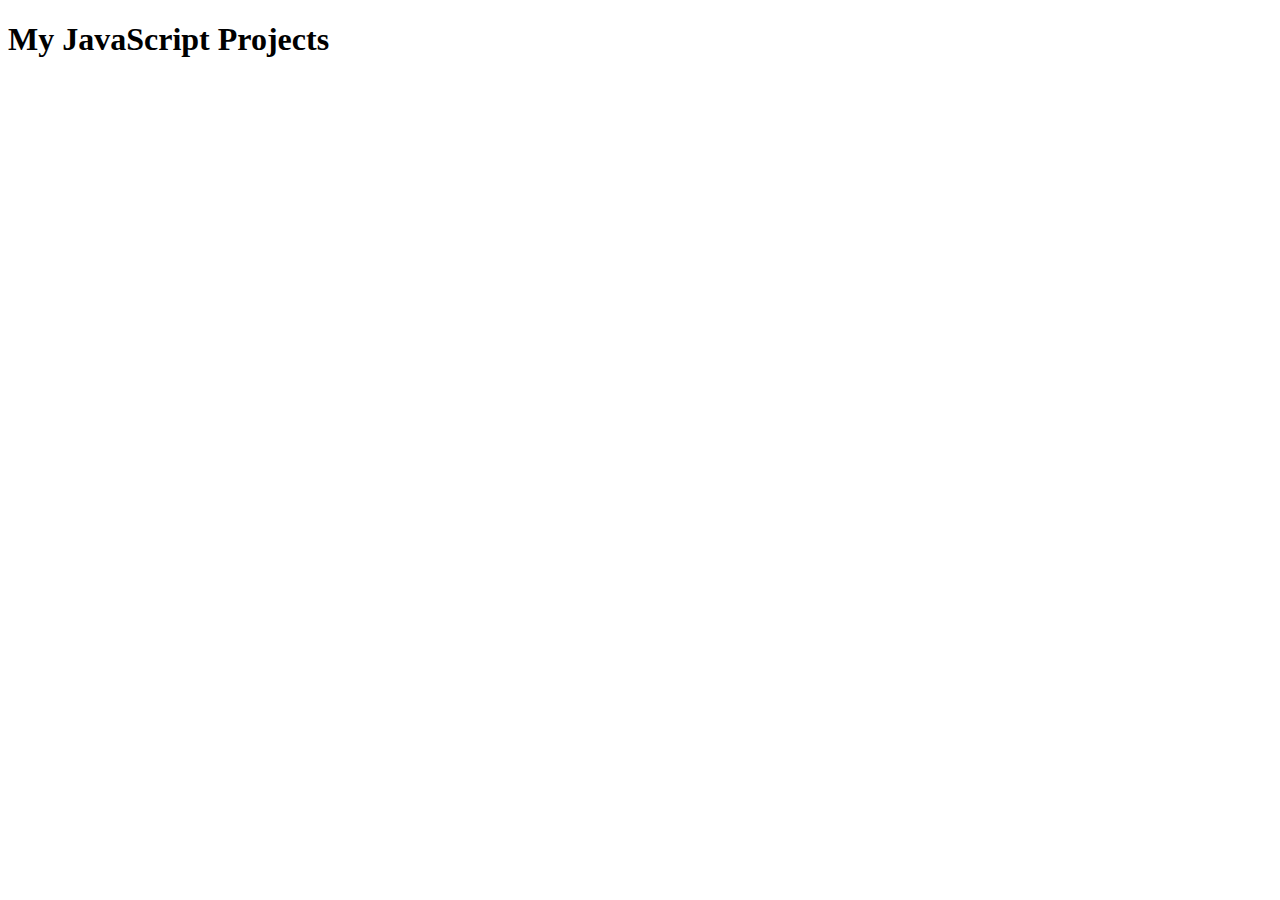
==== index.html @ bc0dfbb0 "Create index.html" ====
<!DOCTYPE html>
<html lang="en">
<head>
    <meta charset="UTF-8">
    <meta name="viewport" content="width=device-width, initial-scale=1.0">
    <title>JavaScript Projects</title>
</head>
<body>
    <h1>My JavaScript Projects</h1>
</body>
</html>
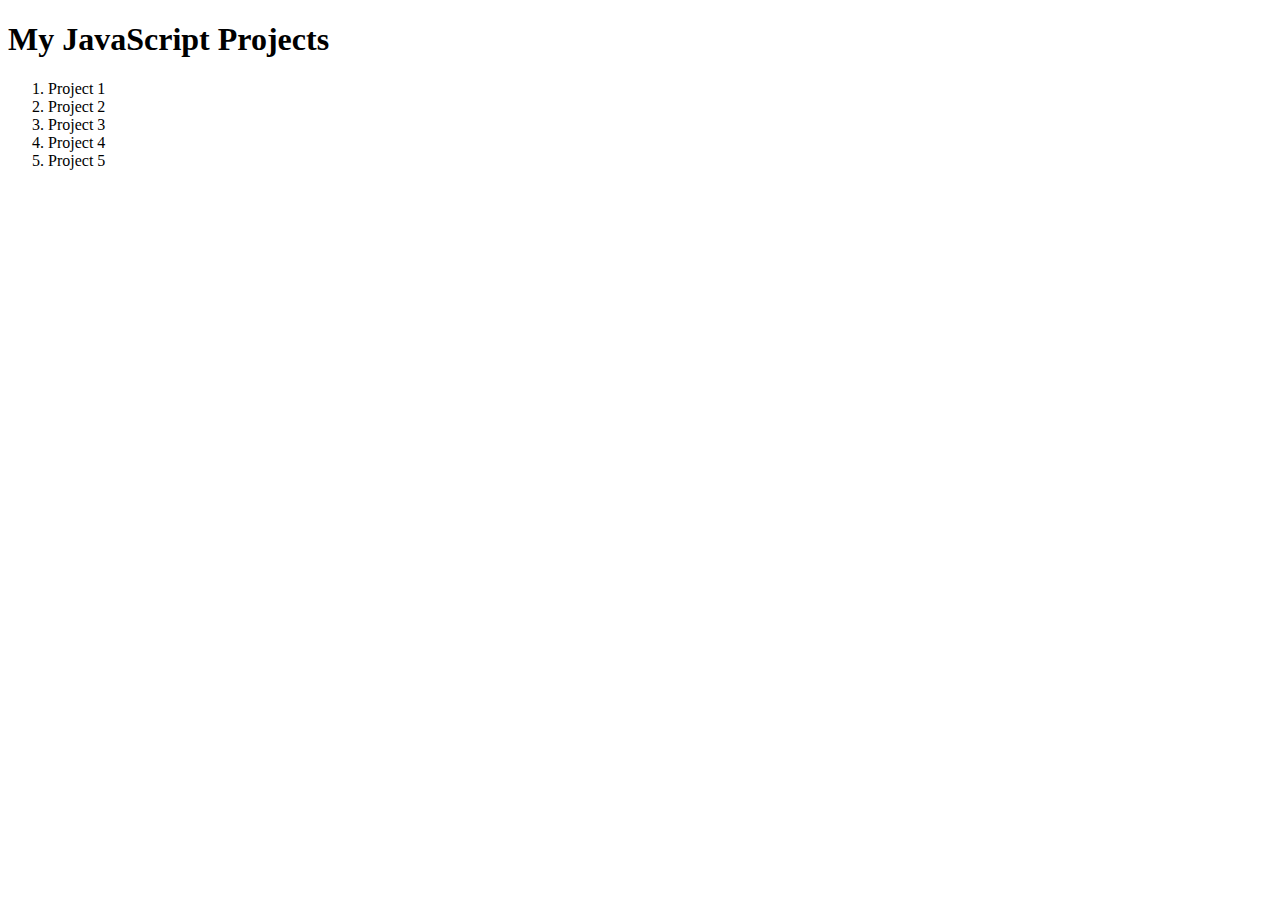
==== commit c01aee01: "Update index.html" ====
--- a/index.html
+++ b/index.html
@@ -7,5 +7,12 @@
 </head>
 <body>
     <h1>My JavaScript Projects</h1>
+    <ol>
+        <li>Project 1</li>
+        <li>Project 2</li>
+        <li>Project 3</li>
+        <li>Project 4</li>
+        <li>Project 5</li>
+    </ol>
 </body>
 </html>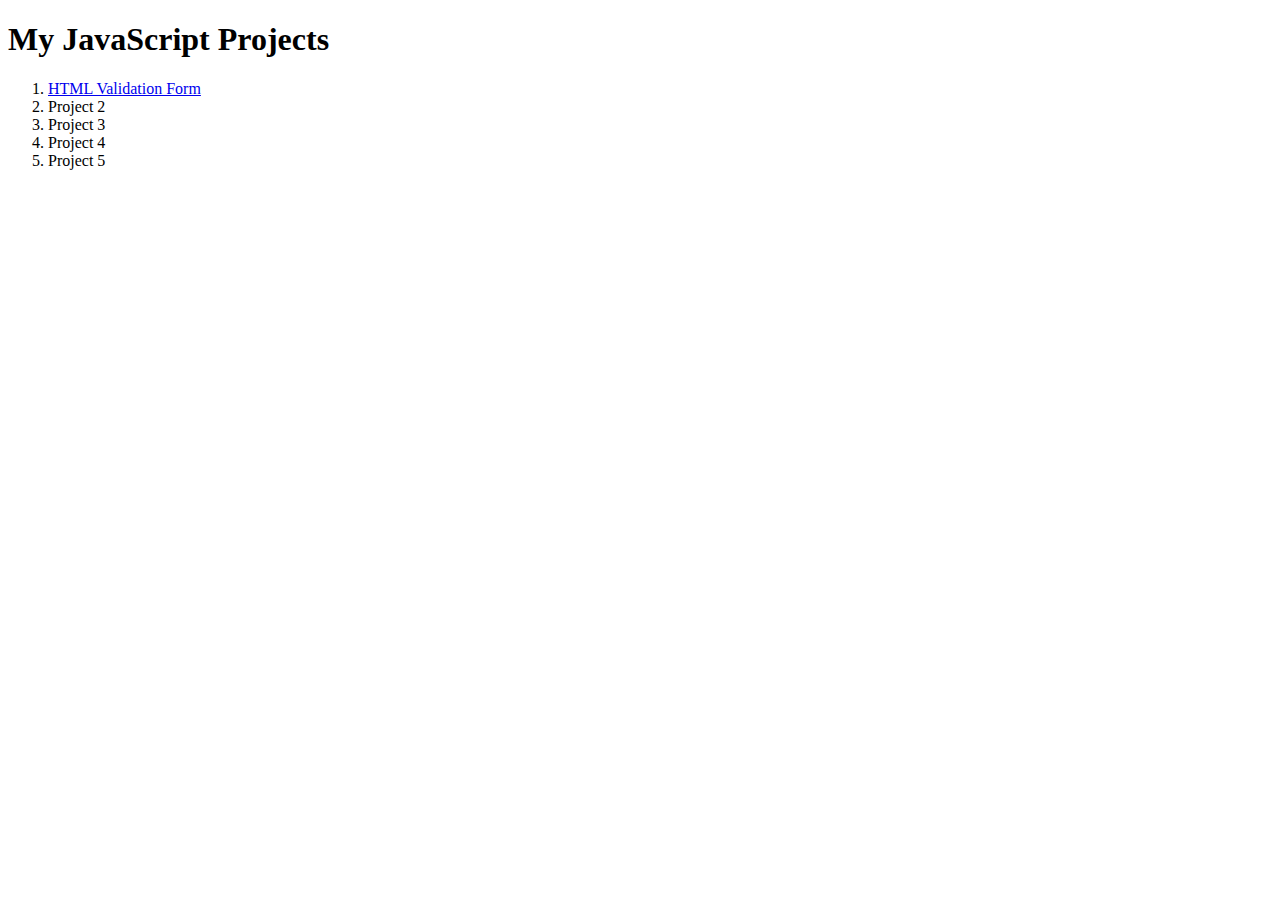
==== commit ffa1fd1d: "HTML for Project1" ====
--- a/index.html
+++ b/index.html
@@ -8,7 +8,7 @@
 <body>
     <h1>My JavaScript Projects</h1>
     <ol>
-        <li>Project 1</li>
+        <li><a href="/Project01/index.html">HTML Validation Form</a></li>
         <li>Project 2</li>
         <li>Project 3</li>
         <li>Project 4</li>
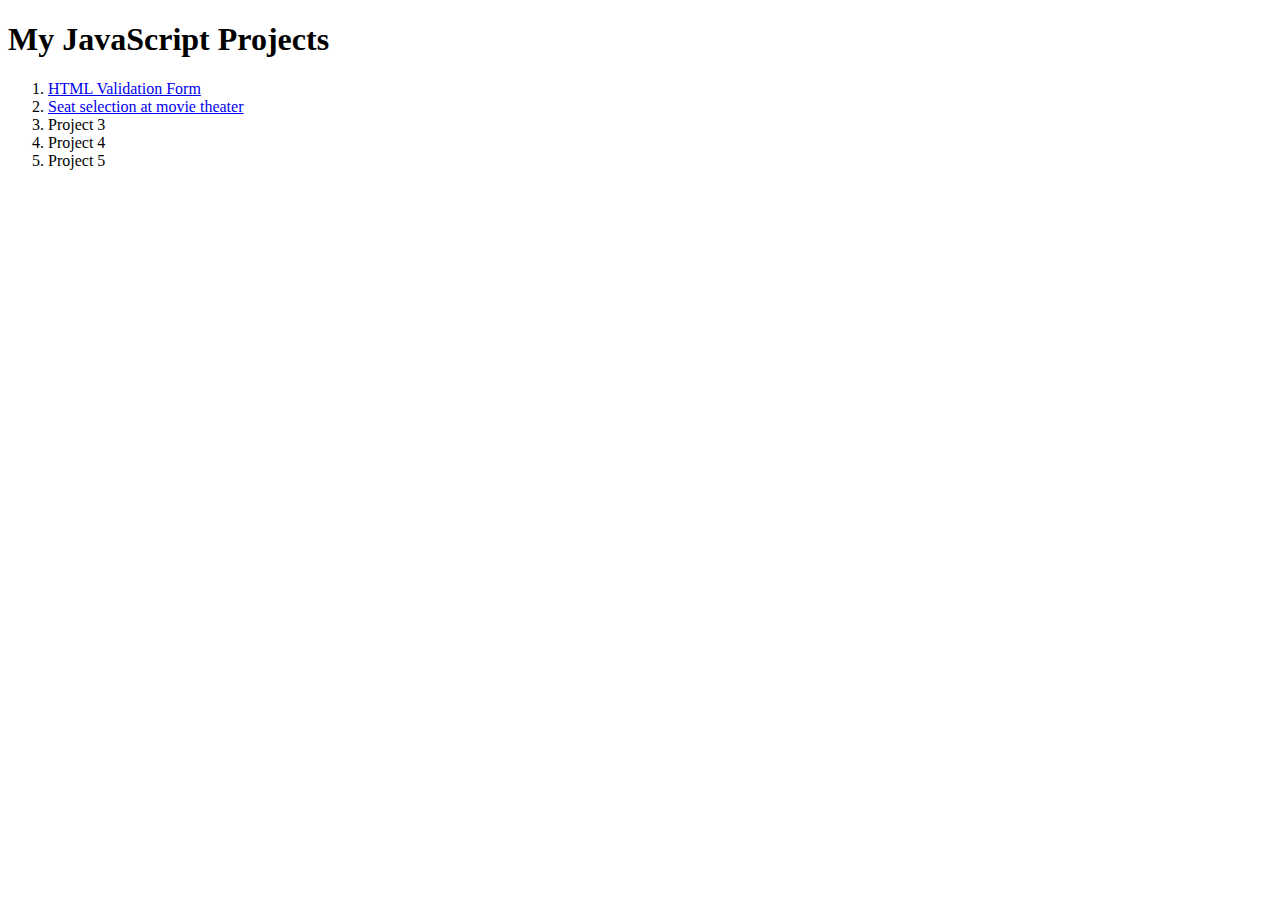
==== commit 7fadcd3b: "Created project02 initial files and HTML" ====
--- a/index.html
+++ b/index.html
@@ -9,7 +9,7 @@
     <h1>My JavaScript Projects</h1>
     <ol>
         <li><a href="/Project01/index.html">HTML Validation Form</a></li>
-        <li>Project 2</li>
+        <li><a href="/Project02/index.html">Seat selection at movie theater</a></li>
         <li>Project 3</li>
         <li>Project 4</li>
         <li>Project 5</li>
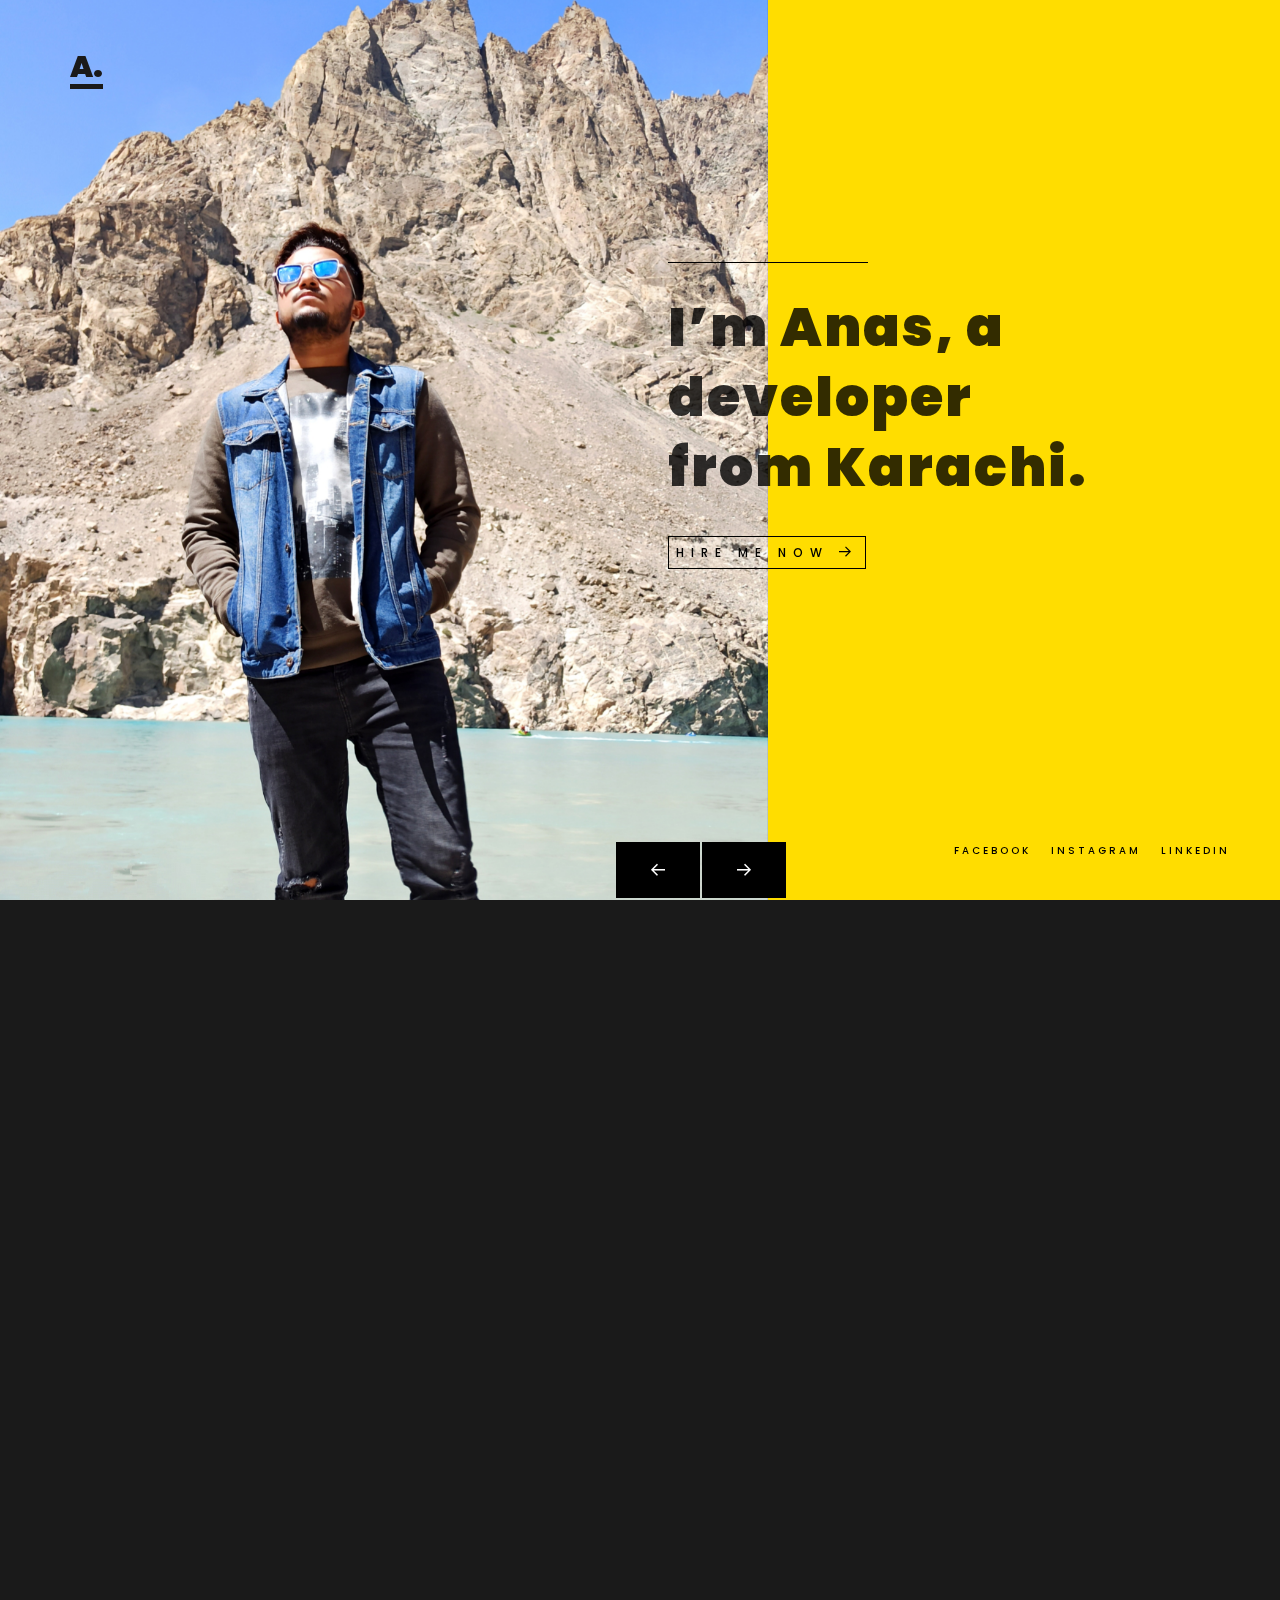
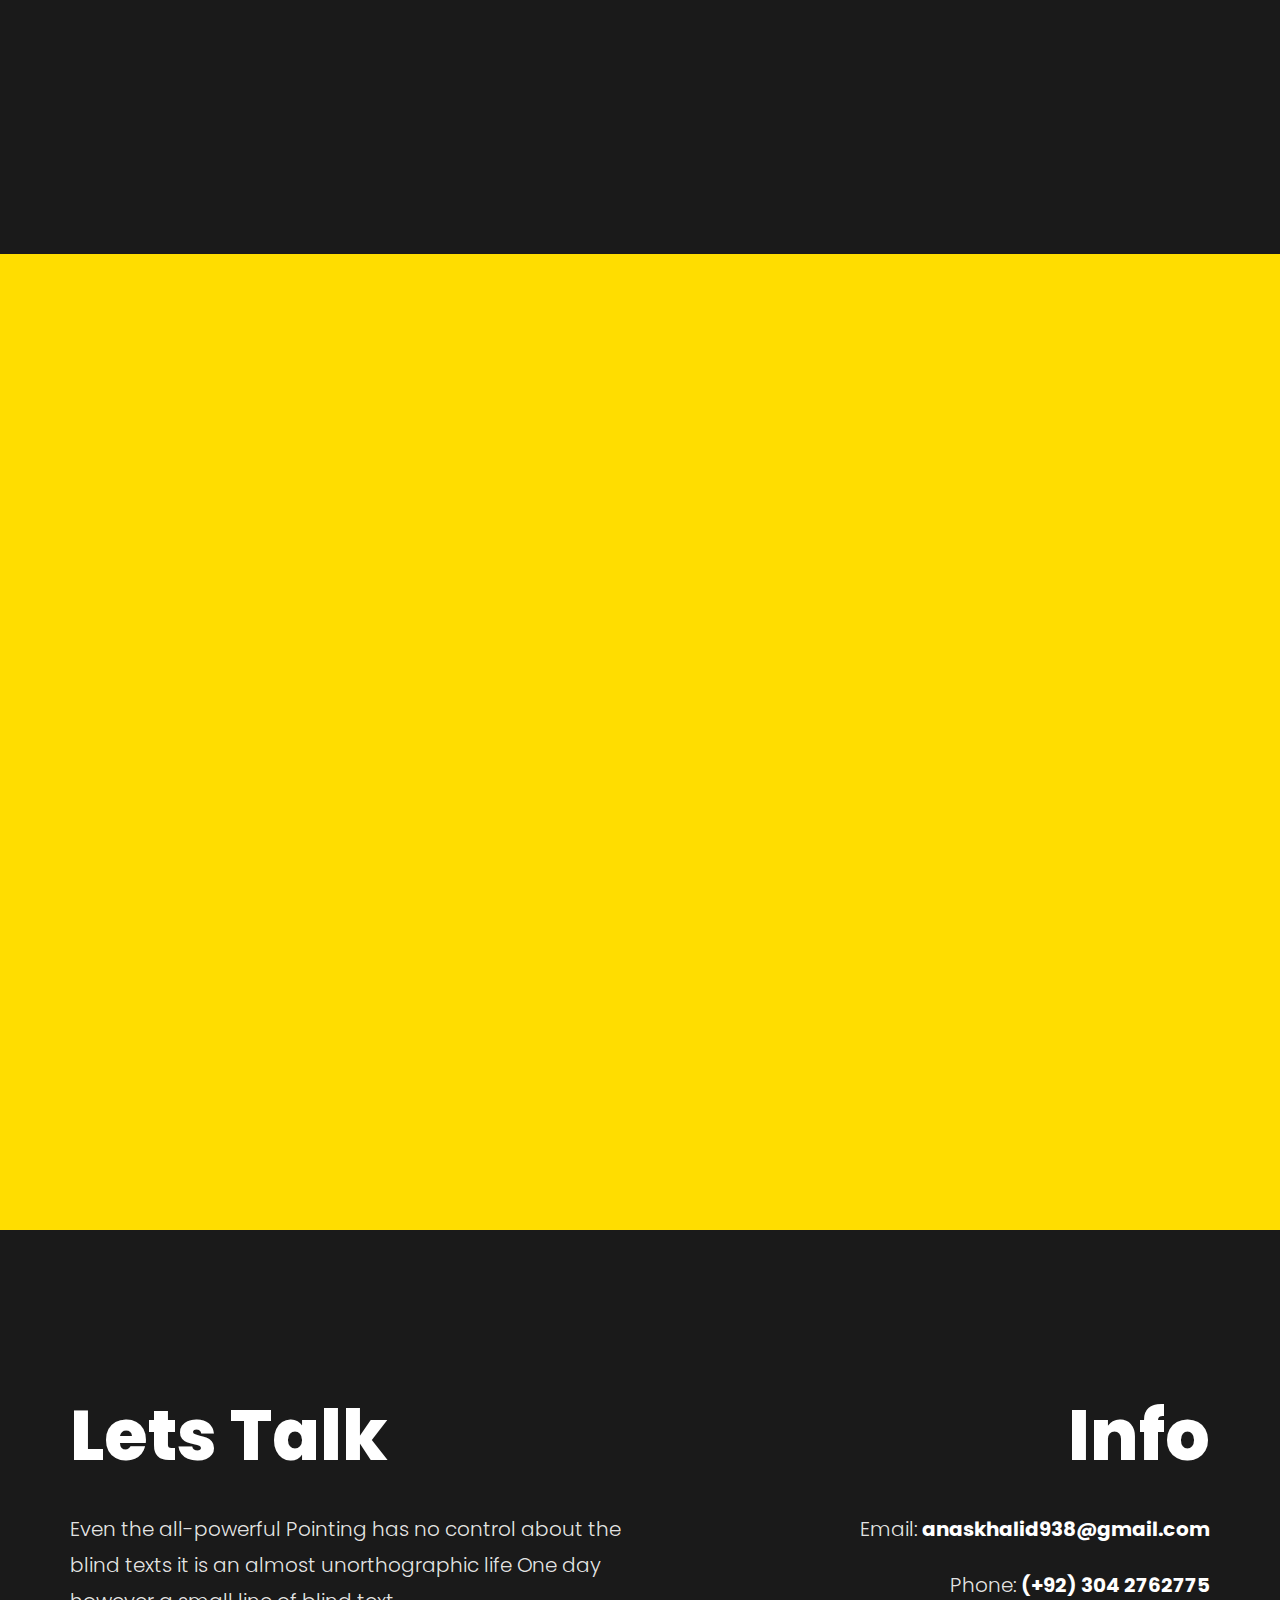
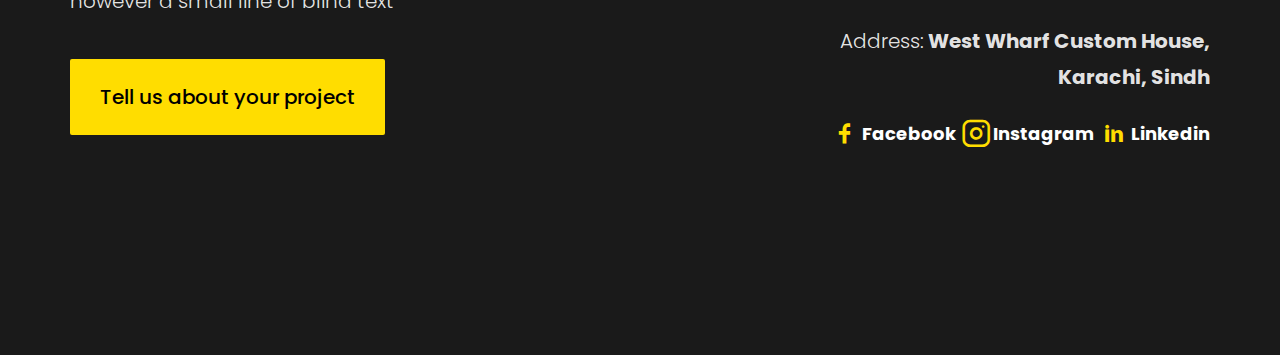
==== commit cddd0890: "Theme Updated for Portfolio website" ====
--- a/index.html
+++ b/index.html
@@ -1,18 +1,281 @@
-<!DOCTYPE html>
-<html lang="en">
-<head>
-    <meta charset="UTF-8">
-    <meta name="viewport" content="width=device-width, initial-scale=1.0">
-    <title>JavaScript Projects</title>
-</head>
-<body>
-    <h1>My JavaScript Projects</h1>
-    <ol>
-        <li><a href="/Project01/index.html">HTML Validation Form</a></li>
-        <li><a href="/Project02/index.html">Seat selection at movie theater</a></li>
-        <li>Project 3</li>
-        <li>Project 4</li>
-        <li>Project 5</li>
-    </ol>
-</body>
-</html>+<!DOCTYPE HTML>
+<html>
+	<head>
+	<meta charset="utf-8">
+	<meta http-equiv="X-UA-Compatible" content="IE=edge">
+	<title>A.</title>
+	<meta name="viewport" content="width=device-width, initial-scale=1">
+	<meta name="description" content="" />
+	<meta name="keywords" content="" />
+	<meta name="author" content="" />
+
+  <!-- Facebook and Twitter integration -->
+	<meta property="og:title" content=""/>
+	<meta property="og:image" content=""/>
+	<meta property="og:url" content=""/>
+	<meta property="og:site_name" content=""/>
+	<meta property="og:description" content=""/>
+	<meta name="twitter:title" content="" />
+	<meta name="twitter:image" content="" />
+	<meta name="twitter:url" content="" />
+	<meta name="twitter:card" content="" />
+
+	<!-- Place favicon.ico and apple-touch-icon.png in the root directory -->
+	<link rel="shortcut icon" href="favicon.ico">
+
+	<link href="https://fonts.googleapis.com/css?family=Poppins:300,400,500,600,700,800" rel="stylesheet">
+	
+	<!-- Animate.css -->
+	<link rel="stylesheet" href="css/animate.css">
+	<!-- Icomoon Icon Fonts-->
+	<link rel="stylesheet" href="css/icomoon.css">
+	<!-- Bootstrap  -->
+	<link rel="stylesheet" href="css/bootstrap.css">
+	<!-- Owl Carousel -->
+	<link rel="stylesheet" href="css/owl.carousel.min.css">
+	<link rel="stylesheet" href="css/owl.theme.default.min.css">
+	<!-- Magnific Popup -->
+	<link rel="stylesheet" href="css/magnific-popup.css">
+
+	<link rel="stylesheet" href="css/style.css">
+
+
+	<!-- Modernizr JS -->
+	<script src="js/modernizr-2.6.2.min.js"></script>
+	<!-- FOR IE9 below -->
+	<!--[if lt IE 9]>
+	<script src="js/respond.min.js"></script>
+	<![endif]-->
+
+	</head>
+	<body>
+<!--
+	<nav id="colorlib-main-nav" role="navigation">
+		<a href="#" class="js-colorlib-nav-toggle colorlib-nav-toggle active"><i></i></a>
+		<div class="js-fullheight colorlib-table">
+			<div class="colorlib-table-cell js-fullheight">
+				<div class="container">
+					<div class="row">
+						<div class="col-md-12 text-center">
+							<ul>
+								<li class="active"><a href="index.html"><span>Home</span></a></li>
+								<li><a href="about.html"><span>About</span></a></li>
+								<li><a href="services.html"><span>Services</span></a></li>
+								<li><a href="work.html"><span>Work</span></a></li>
+								<li><a href="blog.html"><span>Blog</span></a></li>
+								<li><a href="contact.html"><span>Contact</span></a></li>
+							</ul>
+						</div>
+					</div>
+				</div>
+			</div>
+		</div>
+	</nav>
+-->	
+	<div id="colorlib-page">
+		<header>
+			<div class="container">
+				<div class="row">
+					<div class="col-md-12">
+						<div class="colorlib-navbar-brand">
+							<a class="colorlib-logo" href="index.html">A.</a>
+						
+				</div>
+			</div>
+		</header>
+		<div id="colorlib-hero" class="js-fullheight">
+			<p class="social-media">
+				<a href="#">Facebook</a>
+				<a href="#">Instagram</a>
+				<a href="#">Linkedin</a>
+			</p>
+			<div class="owl-carousel">
+				<div class="item">
+					<div class="hero-flex js-fullheight">
+						<div class="col-three-forth">
+							<div class="hero-img js-fullheight" style="background-image: url(images/personal1.jpg);"></div>
+						</div>
+						<div class="col-one-forth js-fullheight">
+							<div class="display-t js-fullheight">
+								<div class="display-tc js-fullheight">
+									<div class="text-inner">
+										<div class="desc">
+											<h2>I’m Anas, a developer from Karachi.</h2>
+											<p><a href="work.html" class="btn-view">Hire me now <i class="icon-arrow-right3"></i></a></p>
+										</div>
+									</div>
+								</div>
+							</div>
+						</div>
+					</div>
+				</div>
+				<div class="item">
+					<div class="hero-flex js-fullheight">
+						<div class="col-three-forth">
+							<div class="hero-img js-fullheight" style="background-image: url(images/personal3.jpg);"></div>
+						</div>
+						<div class="col-one-forth js-fullheight">
+							<div class="display-t js-fullheight">
+								<div class="display-tc js-fullheight">
+									<div class="text-inner">
+										<div class="desc">
+											<h2>I'm a Cloud Native Web &amp; Mobile App Developer based in Karachi.</h2>
+											<p><a href="work.html" class="btn-view">Hire me now <i class="icon-arrow-right3"></i></a></p>
+										</div>
+									</div>
+								</div>
+							</div>
+						</div>
+					</div>
+				</div>
+			</div>
+		</div>
+		<div class="colorlib-services">
+			<div class="container">
+				<div class="row">
+					<div class="col-md-12 col-md-offset-0 text-center animate-box intro-heading1">
+						<span>What I Do</span>
+						<h2>Strategy, design and a bit of magic</h2>
+					</div>
+				</div>
+				<div class="row">
+					<div class="col-md-4 text-center animate-box">
+						<div class="services">
+							<span class="icon">
+								<i class="icon-magnifying-glass"></i>
+							</span>
+							<div class="desc">
+								<h3><a href="#">Explore</a></h3>
+								<h4>Design Sprints</h4>
+								<h4>Product Strategy</h4>
+								<h4>UX Strategy</h4>
+							</div>
+						</div>
+					</div>
+					<div class="col-md-4 text-center animate-box">
+						<div class="services">
+							<span class="icon">
+								<i class="icon-layers"></i>
+							</span>
+							<div class="desc">
+								<h3><a href="#">Create</a></h3>
+								<h4>Information</h4>
+								<h4>UX/UI Design</h4>
+								<h4>Branding</h4>
+							</div>
+						</div>
+					</div>
+					<div class="col-md-4 text-center animate-box">
+						<div class="services">
+							<span class="icon">
+								<i class="icon-lightbulb"></i>
+							</span>
+							<div class="desc">
+								<h3><a href="#">Learn</a></h3>
+								<h4>Prototyping</h4>
+								<h4>User Testing</h4>
+								<h4>UI Testing</h4>
+							</div>
+						</div>
+					</div>
+				</div>
+			</div>
+		</div>
+		
+		<div class="colorlib-case work-background">
+			<div class="container">
+				<div class="row">
+					<div class="col-md-12 col-md-offset-0 text-center animate-box intro-heading">
+						<span>Work</span>
+						<h2>Happy spending my time to this projects</h2>
+					</div>
+				</div>
+				<div class="work-wrap">
+					<div class="row animate-box">
+						<div class="owl-carousel1">
+							<div class="item">
+								<div class="col-md-6">
+									<div class="case-img" style="background-image: url(images/loginform.png);"></div>
+								</div>
+								<div class="col-md-6">
+									<div class="case-desc">
+										<p class="tag"><span>HTML, CSS & JS</span></p>
+										<h3><a href="/Project01/index.html">HTML Validation Form</a></h3>
+										<p>Even the all-powerful Pointing has no control about the blind texts it is an almost unorthographic life One day however a small</p>
+									</div>
+								</div>
+							</div>
+							<div class="item">
+								<div class="col-md-6">
+									<div class="case-img" style="background-image: url(images/movietheatre.jpg);"></div>
+								</div>
+									<div class="col-md-6">
+										<div class="case-desc">
+										<p class="tag"><span>HTML, CSS & JS</span></p>
+										<h3><a href="/Project02/index.html">Seat Selection At Movie Theatre</a></h3>
+										<p>Even the all-powerful Pointing has no control about the blind texts it is an almost unorthographic life One day however a small</p>
+									</div>
+								</div>
+							</div>
+							<div class="item">
+								<div class="col-md-6">
+									<div class="case-img" style="background-image: url(images/videoplayer.jpg);"></div>
+								</div>
+								<div class="col-md-6">
+									<div class="case-desc">
+										<p class="tag"><span>HTML, CSS & JS</span></p>
+										<h3><a href="/Project03/index.html">Video Player</a></h3>
+										<p>Even the all-powerful Pointing has no control about the blind texts it is an almost unorthographic life One day however a small</p>
+									</div>
+								</div>
+							</div>
+						</div>
+					</div>
+				</div>
+			</div>
+		</div>
+
+		<footer class="colorlib-footer">
+			<div class="container">
+				<div class="row row-padded-bottom">
+					<div class="col-md-6">
+						<h3>Lets Talk</h3>
+						<p>Even the all-powerful Pointing has no control about the blind texts it is an almost unorthographic life One day however a small line of blind text</p>
+						<p class="btn-footer"><a href="#">Tell us about your project</a></p>
+					</div>
+					<div class="col-md-6 info">
+						<h3>Info</h3>
+						<p>Email: <strong><a href="#">anaskhalid938@gmail.com</a></strong></p>
+						<p>Phone: <strong><a href="#">(+92) 304 2762775</a></strong></p>
+						<p>Address: <strong>West Wharf Custom House, <br> Karachi, Sindh</strong></p>
+						<p class="colorlib-social-icons">
+							<span><a href="#"><i class="icon-social-facebook"></i>Facebook</a></span>
+							<span><a href="#"><i class="icon icon-instagram"></i>Instagram</a></span>
+							<span><a href="#"><i class="icon-social-linkedin"></i>Linkedin</a></span>
+						</p>
+					</div>
+				</div>
+			</div>
+		</footer>
+	</div>
+
+	<!-- jQuery -->
+	<script src="js/jquery.min.js"></script>
+	<!-- jQuery Easing -->
+	<script src="js/jquery.easing.1.3.js"></script>
+	<!-- Bootstrap -->
+	<script src="js/bootstrap.min.js"></script>
+	<!-- Waypoints -->
+	<script src="js/jquery.waypoints.min.js"></script>
+	<!-- Owl Carousel -->
+	<script src="js/owl.carousel.min.js"></script>
+	<!-- Magnific Popup -->
+	<script src="js/jquery.magnific-popup.min.js"></script>
+	<script src="js/magnific-popup-options.js"></script>
+
+	<!-- Main JS (Do not remove) -->
+	<script src="js/main.js"></script>
+
+	</body>
+</html>
+
--- a/css/icomoon.css
+++ b/css/icomoon.css
@@ -0,0 +1,2939 @@
+@font-face {
+  font-family: 'icomoon';
+  src:  url('fonts/icomoon.eot?4ros5j');
+  src:  url('fonts/icomoon.eot?4ros5j#iefix') format('embedded-opentype'),
+    url('fonts/icomoon.ttf?4ros5j') format('truetype'),
+    url('fonts/icomoon.woff?4ros5j') format('woff'),
+    url('fonts/icomoon.svg?4ros5j#icomoon') format('svg');
+  font-weight: normal;
+  font-style: normal;
+}
+
+[class^="icon-"], [class*=" icon-"] {
+  /* use !important to prevent issues with browser extensions that change fonts */
+  font-family: 'icomoon' !important;
+  speak: none;
+  font-style: normal;
+  font-weight: normal;
+  font-variant: normal;
+  text-transform: none;
+  line-height: 1;
+
+  /* Better Font Rendering =========== */
+  -webkit-font-smoothing: antialiased;
+  -moz-osx-font-smoothing: grayscale;
+}
+
+.icon-add-outline:before {
+  content: "\eb3e";
+}
+.icon-add-solid:before {
+  content: "\eb3f";
+}
+.icon-adjust:before {
+  content: "\eb40";
+}
+.icon-airplane:before {
+  content: "\eb41";
+}
+.icon-album:before {
+  content: "\eb42";
+}
+.icon-align-center2:before {
+  content: "\eb43";
+}
+.icon-align-justified:before {
+  content: "\eb44";
+}
+.icon-align-left2:before {
+  content: "\eb45";
+}
+.icon-align-right2:before {
+  content: "\eb46";
+}
+.icon-anchor4:before {
+  content: "\eb47";
+}
+.icon-announcement:before {
+  content: "\eb48";
+}
+.icon-apparel:before {
+  content: "\eb49";
+}
+.icon-arrow-down3:before {
+  content: "\eb4a";
+}
+.icon-arrow-left3:before {
+  content: "\eb4b";
+}
+.icon-arrow-outline-down:before {
+  content: "\eb4c";
+}
+.icon-arrow-outline-left:before {
+  content: "\eb4d";
+}
+.icon-arrow-outline-right:before {
+  content: "\eb4e";
+}
+.icon-arrow-outline-up:before {
+  content: "\eb4f";
+}
+.icon-arrow-right3:before {
+  content: "\eb50";
+}
+.icon-arrow-thick-down:before {
+  content: "\eb51";
+}
+.icon-arrow-thick-left:before {
+  content: "\eb52";
+}
+.icon-arrow-thick-right:before {
+  content: "\eb53";
+}
+.icon-arrow-thick-up:before {
+  content: "\eb54";
+}
+.icon-arrow-thin-down:before {
+  content: "\eb55";
+}
+.icon-arrow-thin-left:before {
+  content: "\eb56";
+}
+.icon-arrow-thin-right:before {
+  content: "\eb57";
+}
+.icon-arrow-thin-up:before {
+  content: "\eb58";
+}
+.icon-arrow-up3:before {
+  content: "\eb59";
+}
+.icon-artist:before {
+  content: "\eb5a";
+}
+.icon-at-symbol:before {
+  content: "\eb5b";
+}
+.icon-attachment3:before {
+  content: "\eb5c";
+}
+.icon-backspace2:before {
+  content: "\eb5d";
+}
+.icon-backward:before {
+  content: "\eb5e";
+}
+.icon-backward-step:before {
+  content: "\eb5f";
+}
+.icon-badge:before {
+  content: "\eb60";
+}
+.icon-battery-full2:before {
+  content: "\eb61";
+}
+.icon-battery-half:before {
+  content: "\eb62";
+}
+.icon-battery-low2:before {
+  content: "\eb63";
+}
+.icon-beverage:before {
+  content: "\eb64";
+}
+.icon-block:before {
+  content: "\eb65";
+}
+.icon-bluetooth2:before {
+  content: "\eb66";
+}
+.icon-bolt:before {
+  content: "\eb67";
+}
+.icon-book-reference:before {
+  content: "\eb68";
+}
+.icon-bookmark3:before {
+  content: "\eb69";
+}
+.icon-bookmarkcopy2:before {
+  content: "\eb6a";
+}
+.icon-bookmarkcopy3:before {
+  content: "\eb6b";
+}
+.icon-bookmark-outline:before {
+  content: "\eb6c";
+}
+.icon-bookmark-outline-add:before {
+  content: "\eb6d";
+}
+.icon-border-all:before {
+  content: "\eb6e";
+}
+.icon-border-bottom:before {
+  content: "\eb6f";
+}
+.icon-border-horizontal:before {
+  content: "\eb70";
+}
+.icon-border-inner:before {
+  content: "\eb71";
+}
+.icon-border-left:before {
+  content: "\eb72";
+}
+.icon-border-none:before {
+  content: "\eb73";
+}
+.icon-border-outer:before {
+  content: "\eb74";
+}
+.icon-border-right:before {
+  content: "\eb75";
+}
+.icon-border-top:before {
+  content: "\eb76";
+}
+.icon-border-vertical:before {
+  content: "\eb77";
+}
+.icon-box2:before {
+  content: "\eb78";
+}
+.icon-brightness-down:before {
+  content: "\eb79";
+}
+.icon-brightness-up:before {
+  content: "\eb7a";
+}
+.icon-browser-window:before {
+  content: "\eb7b";
+}
+.icon-browser-window-new:before {
+  content: "\eb7c";
+}
+.icon-browser-window-open:before {
+  content: "\eb7d";
+}
+.icon-bug:before {
+  content: "\eb7e";
+}
+.icon-buoy:before {
+  content: "\eb7f";
+}
+.icon-calculator2:before {
+  content: "\eb80";
+}
+.icon-calendar3:before {
+  content: "\eb81";
+}
+.icon-camera4:before {
+  content: "\eb82";
+}
+.icon-chart:before {
+  content: "\eb83";
+}
+.icon-chart-bar2:before {
+  content: "\eb84";
+}
+.icon-chart-pie2:before {
+  content: "\eb85";
+}
+.icon-chat-bubble-dots:before {
+  content: "\eb86";
+}
+.icon-checkmark:before {
+  content: "\eb87";
+}
+.icon-checkmark-outline:before {
+  content: "\eb88";
+}
+.icon-cheveron-down:before {
+  content: "\eb89";
+}
+.icon-cheveron-left:before {
+  content: "\eb8a";
+}
+.icon-cheveron-outline-down:before {
+  content: "\eb8b";
+}
+.icon-cheveron-outline-left:before {
+  content: "\eb8c";
+}
+.icon-cheveron-outline-right:before {
+  content: "\eb8d";
+}
+.icon-cheveron-outline-up:before {
+  content: "\eb8e";
+}
+.icon-cheveron-right:before {
+  content: "\eb8f";
+}
+.icon-cheveron-up:before {
+  content: "\eb90";
+}
+.icon-clipboard4:before {
+  content: "\eb91";
+}
+.icon-close:before {
+  content: "\eb92";
+}
+.icon-close-outline:before {
+  content: "\eb93";
+}
+.icon-close-solid:before {
+  content: "\eb94";
+}
+.icon-cloud3:before {
+  content: "\eb95";
+}
+.icon-cloud-upload:before {
+  content: "\eb96";
+}
+.icon-code3:before {
+  content: "\eb97";
+}
+.icon-coffee2:before {
+  content: "\eb98";
+}
+.icon-cog2:before {
+  content: "\eb99";
+}
+.icon-color-palette:before {
+  content: "\eb9a";
+}
+.icon-compose:before {
+  content: "\eb9b";
+}
+.icon-computer-desktop:before {
+  content: "\eb9c";
+}
+.icon-computer-laptop:before {
+  content: "\eb9d";
+}
+.icon-conversation:before {
+  content: "\eb9e";
+}
+.icon-copy2:before {
+  content: "\eb9f";
+}
+.icon-credit-card3:before {
+  content: "\eba0";
+}
+.icon-currency-dollar:before {
+  content: "\eba1";
+}
+.icon-dashboard:before {
+  content: "\eba2";
+}
+.icon-date-add:before {
+  content: "\eba3";
+}
+.icon-dial-pad:before {
+  content: "\eba4";
+}
+.icon-directions2:before {
+  content: "\eba5";
+}
+.icon-document3:before {
+  content: "\eba6";
+}
+.icon-document-add2:before {
+  content: "\eba7";
+}
+.icon-dots-horizontal-double:before {
+  content: "\eba8";
+}
+.icon-dots-horizontal-triple:before {
+  content: "\eba9";
+}
+.icon-download4:before {
+  content: "\ebaa";
+}
+.icon-duplicate:before {
+  content: "\ebab";
+}
+.icon-edit-copy:before {
+  content: "\ebac";
+}
+.icon-edit-crop:before {
+  content: "\ebad";
+}
+.icon-edit-cut:before {
+  content: "\ebae";
+}
+.icon-edit-pencil:before {
+  content: "\ebaf";
+}
+.icon-education:before {
+  content: "\ebb0";
+}
+.icon-envelope2:before {
+  content: "\ebb1";
+}
+.icon-exclamation-outline:before {
+  content: "\ebb2";
+}
+.icon-exclamation-solid:before {
+  content: "\ebb3";
+}
+.icon-explore:before {
+  content: "\ebb4";
+}
+.icon-factory:before {
+  content: "\ebb5";
+}
+.icon-fast-forward2:before {
+  content: "\ebb6";
+}
+.icon-fast-rewind:before {
+  content: "\ebb7";
+}
+.icon-film3:before {
+  content: "\ebb8";
+}
+.icon-filter2:before {
+  content: "\ebb9";
+}
+.icon-flag4:before {
+  content: "\ebba";
+}
+.icon-flashlight:before {
+  content: "\ebbb";
+}
+.icon-folder3:before {
+  content: "\ebbc";
+}
+.icon-folder-outline:before {
+  content: "\ebbd";
+}
+.icon-folder-outline-add:before {
+  content: "\ebbe";
+}
+.icon-format-bold:before {
+  content: "\ebbf";
+}
+.icon-format-font-size:before {
+  content: "\ebc0";
+}
+.icon-format-italic:before {
+  content: "\ebc1";
+}
+.icon-format-text-size:before {
+  content: "\ebc2";
+}
+.icon-format-underline:before {
+  content: "\ebc3";
+}
+.icon-forward:before {
+  content: "\ebc4";
+}
+.icon-forward-step:before {
+  content: "\ebc5";
+}
+.icon-gift4:before {
+  content: "\ebc6";
+}
+.icon-globe4:before {
+  content: "\ebc7";
+}
+.icon-hand-stop:before {
+  content: "\ebc8";
+}
+.icon-hard-drive2:before {
+  content: "\ebc9";
+}
+.icon-headphones3:before {
+  content: "\ebca";
+}
+.icon-heart4:before {
+  content: "\ebcb";
+}
+.icon-home3:before {
+  content: "\ebcc";
+}
+.icon-hot:before {
+  content: "\ebcd";
+}
+.icon-hour-glass:before {
+  content: "\ebce";
+}
+.icon-inbox2:before {
+  content: "\ebcf";
+}
+.icon-inbox-check:before {
+  content: "\ebd0";
+}
+.icon-inbox-download:before {
+  content: "\ebd1";
+}
+.icon-inbox-full:before {
+  content: "\ebd2";
+}
+.icon-indent-decrease:before {
+  content: "\ebd3";
+}
+.icon-indent-increase:before {
+  content: "\ebd4";
+}
+.icon-information-outline:before {
+  content: "\ebd5";
+}
+.icon-information-solid:before {
+  content: "\ebd6";
+}
+.icon-key3:before {
+  content: "\ebd7";
+}
+.icon-keyboard:before {
+  content: "\ebd8";
+}
+.icon-layers3:before {
+  content: "\ebd9";
+}
+.icon-library:before {
+  content: "\ebda";
+}
+.icon-light-bulb:before {
+  content: "\ebdb";
+}
+.icon-link3:before {
+  content: "\ebdc";
+}
+.icon-list2:before {
+  content: "\ebdd";
+}
+.icon-list-add:before {
+  content: "\ebde";
+}
+.icon-list-bullet:before {
+  content: "\ebdf";
+}
+.icon-load-balancer:before {
+  content: "\ebe0";
+}
+.icon-location2:before {
+  content: "\ebe1";
+}
+.icon-location-current:before {
+  content: "\ebe2";
+}
+.icon-location-food:before {
+  content: "\ebe3";
+}
+.icon-location-gas-station:before {
+  content: "\ebe4";
+}
+.icon-location-hotel:before {
+  content: "\ebe5";
+}
+.icon-location-marina:before {
+  content: "\ebe6";
+}
+.icon-location-park:before {
+  content: "\ebe7";
+}
+.icon-location-restroom:before {
+  content: "\ebe8";
+}
+.icon-location-shopping:before {
+  content: "\ebe9";
+}
+.icon-lock-closed2:before {
+  content: "\ebea";
+}
+.icon-lock-open2:before {
+  content: "\ebeb";
+}
+.icon-map4:before {
+  content: "\ebec";
+}
+.icon-menu2:before {
+  content: "\ebed";
+}
+.icon-mic3:before {
+  content: "\ebee";
+}
+.icon-minus-outline2:before {
+  content: "\ebef";
+}
+.icon-minus-solid:before {
+  content: "\ebf0";
+}
+.icon-mobile-devices:before {
+  content: "\ebf1";
+}
+.icon-mood-happy-outline:before {
+  content: "\ebf2";
+}
+.icon-mood-happy-solid:before {
+  content: "\ebf3";
+}
+.icon-mood-neutral-outline:before {
+  content: "\ebf4";
+}
+.icon-mood-neutral-solid:before {
+  content: "\ebf5";
+}
+.icon-mood-sad-outline:before {
+  content: "\ebf6";
+}
+.icon-mood-sad-solid:before {
+  content: "\ebf7";
+}
+.icon-mouse:before {
+  content: "\ebf8";
+}
+.icon-music-album:before {
+  content: "\ebf9";
+}
+.icon-music-artist:before {
+  content: "\ebfa";
+}
+.icon-music-notes:before {
+  content: "\ebfb";
+}
+.icon-music-playlist:before {
+  content: "\ebfc";
+}
+.icon-navigation-more:before {
+  content: "\ebfd";
+}
+.icon-network:before {
+  content: "\ebfe";
+}
+.icon-news-paper:before {
+  content: "\ebff";
+}
+.icon-notification:before {
+  content: "\ec00";
+}
+.icon-notifications:before {
+  content: "\ec01";
+}
+.icon-notifications-outline:before {
+  content: "\ec02";
+}
+.icon-paste:before {
+  content: "\ec03";
+}
+.icon-pause2:before {
+  content: "\ec04";
+}
+.icon-pause-outline:before {
+  content: "\ec05";
+}
+.icon-pause-solid:before {
+  content: "\ec06";
+}
+.icon-pen-tool:before {
+  content: "\ec07";
+}
+.icon-phone4:before {
+  content: "\ec08";
+}
+.icon-photo:before {
+  content: "\ec09";
+}
+.icon-php-elephant:before {
+  content: "\ec0a";
+}
+.icon-pin2:before {
+  content: "\ec0b";
+}
+.icon-play2:before {
+  content: "\ec0c";
+}
+.icon-play-outline:before {
+  content: "\ec0d";
+}
+.icon-playlist:before {
+  content: "\ec0e";
+}
+.icon-plugin:before {
+  content: "\ec0f";
+}
+.icon-portfolio:before {
+  content: "\ec10";
+}
+.icon-printer4:before {
+  content: "\ec11";
+}
+.icon-pylon:before {
+  content: "\ec12";
+}
+.icon-question:before {
+  content: "\ec13";
+}
+.icon-queue:before {
+  content: "\ec14";
+}
+.icon-radar2:before {
+  content: "\ec15";
+}
+.icon-radarcopy2:before {
+  content: "\ec16";
+}
+.icon-radio2:before {
+  content: "\ec17";
+}
+.icon-refresh3:before {
+  content: "\ec18";
+}
+.icon-reload:before {
+  content: "\ec19";
+}
+.icon-reply:before {
+  content: "\ec1a";
+}
+.icon-reply-all:before {
+  content: "\ec1b";
+}
+.icon-repost:before {
+  content: "\ec1c";
+}
+.icon-save-disk:before {
+  content: "\ec1d";
+}
+.icon-screen-full:before {
+  content: "\ec1e";
+}
+.icon-search3:before {
+  content: "\ec1f";
+}
+.icon-send2:before {
+  content: "\ec20";
+}
+.icon-servers:before {
+  content: "\ec21";
+}
+.icon-share2:before {
+  content: "\ec22";
+}
+.icon-share-01:before {
+  content: "\ec23";
+}
+.icon-share-alt:before {
+  content: "\ec24";
+}
+.icon-shield3:before {
+  content: "\ec25";
+}
+.icon-shopping-cart3:before {
+  content: "\ec26";
+}
+.icon-show-sidebar:before {
+  content: "\ec27";
+}
+.icon-shuffle2:before {
+  content: "\ec28";
+}
+.icon-stand-by:before {
+  content: "\ec29";
+}
+.icon-star-full:before {
+  content: "\ec2a";
+}
+.icon-station:before {
+  content: "\ec2b";
+}
+.icon-step-backward:before {
+  content: "\ec2c";
+}
+.icon-step-forward:before {
+  content: "\ec2d";
+}
+.icon-stethoscope:before {
+  content: "\ec2e";
+}
+.icon-store-front:before {
+  content: "\ec2f";
+}
+.icon-stroke-width:before {
+  content: "\ec30";
+}
+.icon-subdirectory-left:before {
+  content: "\ec31";
+}
+.icon-subdirectory-right:before {
+  content: "\ec32";
+}
+.icon-swap:before {
+  content: "\ec33";
+}
+.icon-tablet3:before {
+  content: "\ec34";
+}
+.icon-tag3:before {
+  content: "\ec35";
+}
+.icon-target3:before {
+  content: "\ec36";
+}
+.icon-text-box:before {
+  content: "\ec37";
+}
+.icon-text-decoration:before {
+  content: "\ec38";
+}
+.icon-thermometer3:before {
+  content: "\ec39";
+}
+.icon-thumbs-down3:before {
+  content: "\ec3a";
+}
+.icon-thumbs-up3:before {
+  content: "\ec3b";
+}
+.icon-ticket2:before {
+  content: "\ec3c";
+}
+.icon-time2:before {
+  content: "\ec3d";
+}
+.icon-timer:before {
+  content: "\ec3e";
+}
+.icon-toolscopy:before {
+  content: "\ec3f";
+}
+.icon-translate:before {
+  content: "\ec40";
+}
+.icon-trash3:before {
+  content: "\ec41";
+}
+.icon-travel:before {
+  content: "\ec42";
+}
+.icon-travel-bus:before {
+  content: "\ec43";
+}
+.icon-travel-car:before {
+  content: "\ec44";
+}
+.icon-travel-case:before {
+  content: "\ec45";
+}
+.icon-travel-taxi-cab:before {
+  content: "\ec46";
+}
+.icon-travel-train:before {
+  content: "\ec47";
+}
+.icon-travel-walk:before {
+  content: "\ec48";
+}
+.icon-trophy2:before {
+  content: "\ec49";
+}
+.icon-tuning:before {
+  content: "\ec4a";
+}
+.icon-upload4:before {
+  content: "\ec4b";
+}
+.icon-usb:before {
+  content: "\ec4c";
+}
+.icon-user3:before {
+  content: "\ec4d";
+}
+.icon-user-add2:before {
+  content: "\ec4e";
+}
+.icon-user-group:before {
+  content: "\ec4f";
+}
+.icon-user-solid-circle:before {
+  content: "\ec50";
+}
+.icon-user-solid-square:before {
+  content: "\ec51";
+}
+.icon-vector:before {
+  content: "\ec52";
+}
+.icon-video-camera:before {
+  content: "\ec53";
+}
+.icon-view-carousel:before {
+  content: "\ec54";
+}
+.icon-view-column:before {
+  content: "\ec55";
+}
+.icon-view-hide:before {
+  content: "\ec56";
+}
+.icon-view-list:before {
+  content: "\ec57";
+}
+.icon-view-show:before {
+  content: "\ec58";
+}
+.icon-view-tile:before {
+  content: "\ec59";
+}
+.icon-volume-down2:before {
+  content: "\ec5a";
+}
+.icon-volume-mute2:before {
+  content: "\ec5b";
+}
+.icon-volume-off:before {
+  content: "\ec5c";
+}
+.icon-volume-up2:before {
+  content: "\ec5d";
+}
+.icon-wallet2:before {
+  content: "\ec5e";
+}
+.icon-watch3:before {
+  content: "\ec5f";
+}
+.icon-window:before {
+  content: "\ec60";
+}
+.icon-window-new:before {
+  content: "\ec61";
+}
+.icon-window-open:before {
+  content: "\ec62";
+}
+.icon-wrench:before {
+  content: "\ec63";
+}
+.icon-yin-yang:before {
+  content: "\ec64";
+}
+.icon-zoom-in3:before {
+  content: "\ec65";
+}
+.icon-zoom-out3:before {
+  content: "\ec66";
+}
+.icon-times:before {
+  content: "\e900";
+}
+.icon-tick:before {
+  content: "\e901";
+}
+.icon-plus:before {
+  content: "\e902";
+}
+.icon-minus:before {
+  content: "\e903";
+}
+.icon-equals:before {
+  content: "\e904";
+}
+.icon-divide:before {
+  content: "\e905";
+}
+.icon-chevron-right:before {
+  content: "\e906";
+}
+.icon-chevron-left:before {
+  content: "\e907";
+}
+.icon-arrow-right-thick:before {
+  content: "\e908";
+}
+.icon-arrow-left-thick:before {
+  content: "\e909";
+}
+.icon-th-small:before {
+  content: "\e90a";
+}
+.icon-th-menu:before {
+  content: "\e90b";
+}
+.icon-th-list:before {
+  content: "\e90c";
+}
+.icon-th-large:before {
+  content: "\e90d";
+}
+.icon-home:before {
+  content: "\e90e";
+}
+.icon-arrow-forward:before {
+  content: "\e90f";
+}
+.icon-arrow-back:before {
+  content: "\e910";
+}
+.icon-rss2:before {
+  content: "\e911";
+}
+.icon-location:before {
+  content: "\e912";
+}
+.icon-link:before {
+  content: "\e913";
+}
+.icon-image:before {
+  content: "\e914";
+}
+.icon-arrow-up-thick:before {
+  content: "\e915";
+}
+.icon-arrow-down-thick:before {
+  content: "\e916";
+}
+.icon-starburst:before {
+  content: "\e917";
+}
+.icon-starburst-outline:before {
+  content: "\e918";
+}
+.icon-star:before {
+  content: "\e919";
+}
+.icon-flow-children:before {
+  content: "\e91a";
+}
+.icon-export:before {
+  content: "\e91b";
+}
+.icon-delete:before {
+  content: "\e91c";
+}
+.icon-delete-outline:before {
+  content: "\e91d";
+}
+.icon-cloud-storage:before {
+  content: "\e91e";
+}
+.icon-wi-fi:before {
+  content: "\e91f";
+}
+.icon-heart2:before {
+  content: "\e920";
+}
+.icon-flash:before {
+  content: "\e921";
+}
+.icon-cancel:before {
+  content: "\e922";
+}
+.icon-backspace:before {
+  content: "\e923";
+}
+.icon-attachment2:before {
+  content: "\e924";
+}
+.icon-arrow-move:before {
+  content: "\e925";
+}
+.icon-warning:before {
+  content: "\e926";
+}
+.icon-user:before {
+  content: "\e927";
+}
+.icon-radar:before {
+  content: "\e928";
+}
+.icon-lock-open:before {
+  content: "\e929";
+}
+.icon-lock-closed:before {
+  content: "\e92a";
+}
+.icon-location-arrow:before {
+  content: "\e92b";
+}
+.icon-info:before {
+  content: "\e92c";
+}
+.icon-user-delete:before {
+  content: "\e92d";
+}
+.icon-user-add:before {
+  content: "\e92e";
+}
+.icon-media-pause:before {
+  content: "\e92f";
+}
+.icon-group:before {
+  content: "\e930";
+}
+.icon-chart-pie:before {
+  content: "\e931";
+}
+.icon-chart-line:before {
+  content: "\e932";
+}
+.icon-chart-bar:before {
+  content: "\e933";
+}
+.icon-chart-area:before {
+  content: "\e934";
+}
+.icon-video2:before {
+  content: "\e935";
+}
+.icon-point-of-interest:before {
+  content: "\e936";
+}
+.icon-infinity:before {
+  content: "\e937";
+}
+.icon-globe2:before {
+  content: "\e938";
+}
+.icon-eye:before {
+  content: "\e939";
+}
+.icon-cog:before {
+  content: "\e93a";
+}
+.icon-camera2:before {
+  content: "\e93b";
+}
+.icon-upload2:before {
+  content: "\e93c";
+}
+.icon-scissors2:before {
+  content: "\e93d";
+}
+.icon-refresh2:before {
+  content: "\e93e";
+}
+.icon-pin:before {
+  content: "\e93f";
+}
+.icon-key2:before {
+  content: "\e940";
+}
+.icon-info-large:before {
+  content: "\e941";
+}
+.icon-eject:before {
+  content: "\e942";
+}
+.icon-download2:before {
+  content: "\e943";
+}
+.icon-zoom:before {
+  content: "\e944";
+}
+.icon-zoom-out:before {
+  content: "\e945";
+}
+.icon-zoom-in:before {
+  content: "\e946";
+}
+.icon-sort-numerically:before {
+  content: "\e947";
+}
+.icon-sort-alphabetically:before {
+  content: "\e948";
+}
+.icon-input-checked:before {
+  content: "\e949";
+}
+.icon-calender:before {
+  content: "\e94a";
+}
+.icon-world:before {
+  content: "\e94b";
+}
+.icon-notes:before {
+  content: "\e94c";
+}
+.icon-code:before {
+  content: "\e94d";
+}
+.icon-arrow-sync:before {
+  content: "\e94e";
+}
+.icon-arrow-shuffle:before {
+  content: "\e94f";
+}
+.icon-arrow-repeat:before {
+  content: "\e950";
+}
+.icon-arrow-minimise:before {
+  content: "\e951";
+}
+.icon-arrow-maximise:before {
+  content: "\e952";
+}
+.icon-arrow-loop:before {
+  content: "\e953";
+}
+.icon-anchor2:before {
+  content: "\e954";
+}
+.icon-spanner:before {
+  content: "\e955";
+}
+.icon-puzzle2:before {
+  content: "\e956";
+}
+.icon-power:before {
+  content: "\e957";
+}
+.icon-plane:before {
+  content: "\e958";
+}
+.icon-pi:before {
+  content: "\e959";
+}
+.icon-phone2:before {
+  content: "\e95a";
+}
+.icon-microphone:before {
+  content: "\e95b";
+}
+.icon-media-rewind:before {
+  content: "\e95c";
+}
+.icon-flag2:before {
+  content: "\e95d";
+}
+.icon-adjust-brightness:before {
+  content: "\e95e";
+}
+.icon-waves:before {
+  content: "\e95f";
+}
+.icon-social-twitter:before {
+  content: "\eb3b";
+}
+.icon-social-facebook:before {
+  content: "\eb3c";
+}
+.icon-social-dribbble:before {
+  content: "\eb3d";
+}
+.icon-media-stop:before {
+  content: "\e960";
+}
+.icon-media-record:before {
+  content: "\e961";
+}
+.icon-media-play:before {
+  content: "\e962";
+}
+.icon-media-fast-forward:before {
+  content: "\e963";
+}
+.icon-media-eject:before {
+  content: "\e964";
+}
+.icon-social-vimeo:before {
+  content: "\eb3a";
+}
+.icon-social-tumbler:before {
+  content: "\eb39";
+}
+.icon-social-skype:before {
+  content: "\eb38";
+}
+.icon-social-pinterest:before {
+  content: "\eb37";
+}
+.icon-social-linkedin:before {
+  content: "\e965";
+}
+.icon-social-last-fm:before {
+  content: "\e966";
+}
+.icon-social-github:before {
+  content: "\e967";
+}
+.icon-social-flickr:before {
+  content: "\e968";
+}
+.icon-at:before {
+  content: "\e969";
+}
+.icon-times-outline:before {
+  content: "\e96a";
+}
+.icon-plus-outline:before {
+  content: "\e96b";
+}
+.icon-minus-outline:before {
+  content: "\e96c";
+}
+.icon-tick-outline:before {
+  content: "\e96d";
+}
+.icon-th-large-outline:before {
+  content: "\e96e";
+}
+.icon-equals-outline:before {
+  content: "\e96f";
+}
+.icon-divide-outline:before {
+  content: "\e970";
+}
+.icon-chevron-right-outline:before {
+  content: "\e971";
+}
+.icon-chevron-left-outline:before {
+  content: "\e972";
+}
+.icon-arrow-right-outline:before {
+  content: "\e973";
+}
+.icon-arrow-left-outline:before {
+  content: "\e974";
+}
+.icon-th-small-outline:before {
+  content: "\e975";
+}
+.icon-th-menu-outline:before {
+  content: "\e976";
+}
+.icon-th-list-outline:before {
+  content: "\e977";
+}
+.icon-news:before {
+  content: "\e978";
+}
+.icon-home-outline:before {
+  content: "\e979";
+}
+.icon-arrow-up-outline:before {
+  content: "\e97a";
+}
+.icon-arrow-forward-outline:before {
+  content: "\e97b";
+}
+.icon-arrow-down-outline:before {
+  content: "\e97c";
+}
+.icon-arrow-back-outline:before {
+  content: "\e97d";
+}
+.icon-trash:before {
+  content: "\e97e";
+}
+.icon-rss-outline:before {
+  content: "\e97f";
+}
+.icon-message:before {
+  content: "\e980";
+}
+.icon-location-outline:before {
+  content: "\e981";
+}
+.icon-link-outline:before {
+  content: "\e982";
+}
+.icon-image-outline:before {
+  content: "\e983";
+}
+.icon-export-outline:before {
+  content: "\e984";
+}
+.icon-cross:before {
+  content: "\e985";
+}
+.icon-wi-fi-outline:before {
+  content: "\e986";
+}
+.icon-star-outline:before {
+  content: "\e987";
+}
+.icon-media-pause-outline:before {
+  content: "\e988";
+}
+.icon-mail:before {
+  content: "\e989";
+}
+.icon-heart-outline:before {
+  content: "\e98a";
+}
+.icon-flash-outline:before {
+  content: "\e98b";
+}
+.icon-cancel-outline:before {
+  content: "\e98c";
+}
+.icon-beaker2:before {
+  content: "\e98d";
+}
+.icon-arrow-move-outline:before {
+  content: "\e98e";
+}
+.icon-watch:before {
+  content: "\e98f";
+}
+.icon-warning-outline:before {
+  content: "\e990";
+}
+.icon-time:before {
+  content: "\e991";
+}
+.icon-radar-outline:before {
+  content: "\e992";
+}
+.icon-lock-open-outline:before {
+  content: "\e993";
+}
+.icon-location-arrow-outline:before {
+  content: "\e994";
+}
+.icon-info-outline:before {
+  content: "\e995";
+}
+.icon-backspace-outline:before {
+  content: "\e996";
+}
+.icon-attachment-outline:before {
+  content: "\e997";
+}
+.icon-user-outline:before {
+  content: "\e998";
+}
+.icon-user-delete-outline:before {
+  content: "\e999";
+}
+.icon-user-add-outline:before {
+  content: "\e99a";
+}
+.icon-lock-closed-outline:before {
+  content: "\e99b";
+}
+.icon-group-outline:before {
+  content: "\e99c";
+}
+.icon-chart-pie-outline:before {
+  content: "\e99d";
+}
+.icon-chart-line-outline:before {
+  content: "\e99e";
+}
+.icon-chart-bar-outline:before {
+  content: "\e99f";
+}
+.icon-chart-area-outline:before {
+  content: "\e9a0";
+}
+.icon-video-outline:before {
+  content: "\e9a1";
+}
+.icon-point-of-interest-outline:before {
+  content: "\e9a2";
+}
+.icon-map2:before {
+  content: "\e9a3";
+}
+.icon-key-outline:before {
+  content: "\e9a4";
+}
+.icon-infinity-outline:before {
+  content: "\e9a5";
+}
+.icon-globe-outline:before {
+  content: "\e9a6";
+}
+.icon-eye-outline:before {
+  content: "\e9a7";
+}
+.icon-cog-outline:before {
+  content: "\e9a8";
+}
+.icon-camera-outline:before {
+  content: "\e9a9";
+}
+.icon-upload-outline:before {
+  content: "\e9aa";
+}
+.icon-support:before {
+  content: "\e9ab";
+}
+.icon-scissors-outline:before {
+  content: "\e9ac";
+}
+.icon-refresh-outline:before {
+  content: "\e9ad";
+}
+.icon-info-large-outline:before {
+  content: "\e9ae";
+}
+.icon-eject-outline:before {
+  content: "\e9af";
+}
+.icon-download-outline:before {
+  content: "\e9b0";
+}
+.icon-battery-mid:before {
+  content: "\e9b1";
+}
+.icon-battery-low:before {
+  content: "\e9b2";
+}
+.icon-battery-high:before {
+  content: "\e9b3";
+}
+.icon-zoom-outline:before {
+  content: "\e9b4";
+}
+.icon-zoom-out-outline:before {
+  content: "\e9b5";
+}
+.icon-zoom-in-outline:before {
+  content: "\e9b6";
+}
+.icon-tag:before {
+  content: "\e9b7";
+}
+.icon-tabs-outline:before {
+  content: "\e9b8";
+}
+.icon-pin-outline:before {
+  content: "\e9b9";
+}
+.icon-message-typing:before {
+  content: "\e9ba";
+}
+.icon-directions:before {
+  content: "\e9bb";
+}
+.icon-battery-full:before {
+  content: "\e9bc";
+}
+.icon-battery-charge:before {
+  content: "\e9bd";
+}
+.icon-pipette:before {
+  content: "\e9be";
+}
+.icon-pencil2:before {
+  content: "\e9bf";
+}
+.icon-folder:before {
+  content: "\e9c0";
+}
+.icon-folder-delete:before {
+  content: "\e9c1";
+}
+.icon-folder-add:before {
+  content: "\e9c2";
+}
+.icon-edit2:before {
+  content: "\e9c3";
+}
+.icon-document2:before {
+  content: "\e9c4";
+}
+.icon-document-delete:before {
+  content: "\e9c5";
+}
+.icon-document-add:before {
+  content: "\e9c6";
+}
+.icon-brush:before {
+  content: "\e9c7";
+}
+.icon-thumbs-up:before {
+  content: "\e9c8";
+}
+.icon-thumbs-down:before {
+  content: "\e9c9";
+}
+.icon-pen:before {
+  content: "\e9ca";
+}
+.icon-sort-numerically-outline:before {
+  content: "\e9cb";
+}
+.icon-sort-alphabetically-outline:before {
+  content: "\e9cc";
+}
+.icon-social-last-fm-circular:before {
+  content: "\e9cd";
+}
+.icon-social-github-circular:before {
+  content: "\e9ce";
+}
+.icon-compass2:before {
+  content: "\e9cf";
+}
+.icon-bookmark:before {
+  content: "\e9d0";
+}
+.icon-input-checked-outline:before {
+  content: "\e9d1";
+}
+.icon-code-outline:before {
+  content: "\e9d2";
+}
+.icon-calender-outline:before {
+  content: "\e9d3";
+}
+.icon-business-card:before {
+  content: "\e9d4";
+}
+.icon-arrow-up:before {
+  content: "\e9d5";
+}
+.icon-arrow-sync-outline:before {
+  content: "\e9d6";
+}
+.icon-arrow-right:before {
+  content: "\e9d7";
+}
+.icon-arrow-repeat-outline:before {
+  content: "\e9d8";
+}
+.icon-arrow-loop-outline:before {
+  content: "\e9d9";
+}
+.icon-arrow-left:before {
+  content: "\e9da";
+}
+.icon-flow-switch:before {
+  content: "\e9db";
+}
+.icon-flow-parallel:before {
+  content: "\e9dc";
+}
+.icon-flow-merge:before {
+  content: "\e9dd";
+}
+.icon-document-text:before {
+  content: "\e9de";
+}
+.icon-clipboard2:before {
+  content: "\e9df";
+}
+.icon-calculator:before {
+  content: "\e9e0";
+}
+.icon-arrow-minimise-outline:before {
+  content: "\e9e1";
+}
+.icon-arrow-maximise-outline:before {
+  content: "\e9e2";
+}
+.icon-arrow-down:before {
+  content: "\e9e3";
+}
+.icon-gift2:before {
+  content: "\e9e4";
+}
+.icon-film:before {
+  content: "\e9e5";
+}
+.icon-database:before {
+  content: "\e9e6";
+}
+.icon-bell:before {
+  content: "\e9e7";
+}
+.icon-anchor-outline:before {
+  content: "\e9e8";
+}
+.icon-adjust-contrast:before {
+  content: "\e9e9";
+}
+.icon-world-outline:before {
+  content: "\e9ea";
+}
+.icon-shopping-bag:before {
+  content: "\e9eb";
+}
+.icon-power-outline:before {
+  content: "\e9ec";
+}
+.icon-notes-outline:before {
+  content: "\e9ed";
+}
+.icon-device-tablet:before {
+  content: "\e9ee";
+}
+.icon-device-phone:before {
+  content: "\e9ef";
+}
+.icon-device-laptop:before {
+  content: "\e9f0";
+}
+.icon-device-desktop:before {
+  content: "\e9f1";
+}
+.icon-briefcase2:before {
+  content: "\e9f2";
+}
+.icon-stopwatch:before {
+  content: "\e9f3";
+}
+.icon-spanner-outline:before {
+  content: "\e9f4";
+}
+.icon-puzzle-outline:before {
+  content: "\e9f5";
+}
+.icon-printer2:before {
+  content: "\e9f6";
+}
+.icon-pi-outline:before {
+  content: "\e9f7";
+}
+.icon-lightbulb2:before {
+  content: "\e9f8";
+}
+.icon-flag-outline:before {
+  content: "\e9f9";
+}
+.icon-contacts:before {
+  content: "\e9fa";
+}
+.icon-archive:before {
+  content: "\e9fb";
+}
+.icon-weather-stormy:before {
+  content: "\e9fc";
+}
+.icon-weather-shower:before {
+  content: "\e9fd";
+}
+.icon-weather-partly-sunny:before {
+  content: "\e9fe";
+}
+.icon-weather-downpour:before {
+  content: "\e9ff";
+}
+.icon-weather-cloudy:before {
+  content: "\ea00";
+}
+.icon-plane-outline:before {
+  content: "\ea01";
+}
+.icon-phone-outline:before {
+  content: "\ea02";
+}
+.icon-microphone-outline:before {
+  content: "\ea03";
+}
+.icon-weather-windy:before {
+  content: "\ea04";
+}
+.icon-weather-windy-cloudy:before {
+  content: "\ea05";
+}
+.icon-weather-sunny:before {
+  content: "\ea06";
+}
+.icon-weather-snow:before {
+  content: "\ea07";
+}
+.icon-weather-night:before {
+  content: "\ea08";
+}
+.icon-media-stop-outline:before {
+  content: "\ea09";
+}
+.icon-media-rewind-outline:before {
+  content: "\ea0a";
+}
+.icon-media-record-outline:before {
+  content: "\ea0b";
+}
+.icon-media-play-outline:before {
+  content: "\ea0c";
+}
+.icon-media-fast-forward-outline:before {
+  content: "\ea0d";
+}
+.icon-media-eject-outline:before {
+  content: "\ea0e";
+}
+.icon-wine2:before {
+  content: "\ea0f";
+}
+.icon-waves-outline:before {
+  content: "\ea10";
+}
+.icon-ticket:before {
+  content: "\ea11";
+}
+.icon-tags:before {
+  content: "\ea12";
+}
+.icon-plug:before {
+  content: "\ea13";
+}
+.icon-headphones:before {
+  content: "\ea14";
+}
+.icon-credit-card:before {
+  content: "\ea15";
+}
+.icon-coffee:before {
+  content: "\ea16";
+}
+.icon-book:before {
+  content: "\ea17";
+}
+.icon-beer:before {
+  content: "\ea18";
+}
+.icon-volume:before {
+  content: "\ea19";
+}
+.icon-volume-up:before {
+  content: "\ea1a";
+}
+.icon-volume-mute:before {
+  content: "\ea1b";
+}
+.icon-volume-down:before {
+  content: "\ea1c";
+}
+.icon-social-vimeo-circular:before {
+  content: "\ea1d";
+}
+.icon-social-twitter-circular:before {
+  content: "\ea1e";
+}
+.icon-social-pinterest-circular:before {
+  content: "\ea1f";
+}
+.icon-social-linkedin-circular:before {
+  content: "\ea20";
+}
+.icon-social-facebook-circular:before {
+  content: "\ea21";
+}
+.icon-social-dribbble-circular:before {
+  content: "\ea22";
+}
+.icon-tree:before {
+  content: "\ea23";
+}
+.icon-thermometer:before {
+  content: "\ea24";
+}
+.icon-social-tumbler-circular:before {
+  content: "\ea25";
+}
+.icon-social-skype-outline:before {
+  content: "\ea26";
+}
+.icon-social-flickr-circular:before {
+  content: "\ea27";
+}
+.icon-social-at-circular:before {
+  content: "\ea28";
+}
+.icon-shopping-cart:before {
+  content: "\ea29";
+}
+.icon-messages:before {
+  content: "\ea2a";
+}
+.icon-leaf:before {
+  content: "\ea2b";
+}
+.icon-feather:before {
+  content: "\ea2c";
+}
+.icon-activity:before {
+  content: "\ea2d";
+}
+.icon-airplay:before {
+  content: "\ea2e";
+}
+.icon-alert-circle:before {
+  content: "\ea2f";
+}
+.icon-alert-octagon:before {
+  content: "\ea30";
+}
+.icon-alert-triangle:before {
+  content: "\ea31";
+}
+.icon-align-center:before {
+  content: "\ea32";
+}
+.icon-align-justify:before {
+  content: "\ea33";
+}
+.icon-align-left:before {
+  content: "\ea34";
+}
+.icon-align-right:before {
+  content: "\ea35";
+}
+.icon-anchor3:before {
+  content: "\ea36";
+}
+.icon-aperture2:before {
+  content: "\ea37";
+}
+.icon-archive2:before {
+  content: "\ea38";
+}
+.icon-arrow-down2:before {
+  content: "\ea39";
+}
+.icon-arrow-down-circle:before {
+  content: "\ea3a";
+}
+.icon-arrow-down-left:before {
+  content: "\ea3b";
+}
+.icon-arrow-down-right:before {
+  content: "\ea3c";
+}
+.icon-arrow-left2:before {
+  content: "\ea3d";
+}
+.icon-arrow-left-circle:before {
+  content: "\ea3e";
+}
+.icon-arrow-right2:before {
+  content: "\ea3f";
+}
+.icon-arrow-right-circle:before {
+  content: "\ea40";
+}
+.icon-arrow-up2:before {
+  content: "\ea41";
+}
+.icon-arrow-up-circle:before {
+  content: "\ea42";
+}
+.icon-arrow-up-left:before {
+  content: "\ea43";
+}
+.icon-arrow-up-right:before {
+  content: "\ea44";
+}
+.icon-at-sign:before {
+  content: "\ea45";
+}
+.icon-award:before {
+  content: "\ea46";
+}
+.icon-bar-chart:before {
+  content: "\ea47";
+}
+.icon-bar-chart-2:before {
+  content: "\ea48";
+}
+.icon-battery:before {
+  content: "\ea49";
+}
+.icon-battery-charging:before {
+  content: "\ea4a";
+}
+.icon-bell2:before {
+  content: "\ea4b";
+}
+.icon-bell-off:before {
+  content: "\ea4c";
+}
+.icon-bluetooth:before {
+  content: "\ea4d";
+}
+.icon-bold:before {
+  content: "\ea4e";
+}
+.icon-book2:before {
+  content: "\ea4f";
+}
+.icon-book-open2:before {
+  content: "\ea50";
+}
+.icon-bookmark2:before {
+  content: "\ea51";
+}
+.icon-box:before {
+  content: "\ea52";
+}
+.icon-briefcase3:before {
+  content: "\ea53";
+}
+.icon-calendar2:before {
+  content: "\ea54";
+}
+.icon-camera3:before {
+  content: "\ea55";
+}
+.icon-camera-off:before {
+  content: "\ea56";
+}
+.icon-cast:before {
+  content: "\ea57";
+}
+.icon-check:before {
+  content: "\ea58";
+}
+.icon-check-circle:before {
+  content: "\ea59";
+}
+.icon-check-square:before {
+  content: "\ea5a";
+}
+.icon-chevron-down:before {
+  content: "\ea5b";
+}
+.icon-chevron-left2:before {
+  content: "\ea5c";
+}
+.icon-chevron-right2:before {
+  content: "\ea5d";
+}
+.icon-chevron-up:before {
+  content: "\ea5e";
+}
+.icon-chevrons-down:before {
+  content: "\ea5f";
+}
+.icon-chevrons-left:before {
+  content: "\ea60";
+}
+.icon-chevrons-right:before {
+  content: "\ea61";
+}
+.icon-chevrons-up:before {
+  content: "\ea62";
+}
+.icon-chrome:before {
+  content: "\ea63";
+}
+.icon-circle:before {
+  content: "\ea64";
+}
+.icon-clipboard3:before {
+  content: "\ea65";
+}
+.icon-clock2:before {
+  content: "\ea66";
+}
+.icon-cloud2:before {
+  content: "\ea67";
+}
+.icon-cloud-drizzle:before {
+  content: "\ea68";
+}
+.icon-cloud-lightning:before {
+  content: "\ea69";
+}
+.icon-cloud-off:before {
+  content: "\ea6a";
+}
+.icon-cloud-rain:before {
+  content: "\ea6b";
+}
+.icon-cloud-snow:before {
+  content: "\ea6c";
+}
+.icon-code2:before {
+  content: "\ea6d";
+}
+.icon-codepen:before {
+  content: "\ea6e";
+}
+.icon-command:before {
+  content: "\ea6f";
+}
+.icon-compass3:before {
+  content: "\ea70";
+}
+.icon-copy:before {
+  content: "\ea71";
+}
+.icon-corner-down-left:before {
+  content: "\ea72";
+}
+.icon-corner-down-right:before {
+  content: "\ea73";
+}
+.icon-corner-left-down:before {
+  content: "\ea74";
+}
+.icon-corner-left-up:before {
+  content: "\ea75";
+}
+.icon-corner-right-down:before {
+  content: "\ea76";
+}
+.icon-corner-right-up:before {
+  content: "\ea77";
+}
+.icon-corner-up-left:before {
+  content: "\ea78";
+}
+.icon-corner-up-right:before {
+  content: "\ea79";
+}
+.icon-cpu:before {
+  content: "\ea7a";
+}
+.icon-credit-card2:before {
+  content: "\ea7b";
+}
+.icon-crop:before {
+  content: "\ea7c";
+}
+.icon-crosshair:before {
+  content: "\ea7d";
+}
+.icon-database2:before {
+  content: "\ea7e";
+}
+.icon-delete2:before {
+  content: "\ea7f";
+}
+.icon-disc:before {
+  content: "\ea80";
+}
+.icon-dollar-sign:before {
+  content: "\ea81";
+}
+.icon-download3:before {
+  content: "\ea82";
+}
+.icon-download-cloud:before {
+  content: "\ea83";
+}
+.icon-droplet:before {
+  content: "\ea84";
+}
+.icon-edit3:before {
+  content: "\ea85";
+}
+.icon-edit-2:before {
+  content: "\ea86";
+}
+.icon-edit-3:before {
+  content: "\ea87";
+}
+.icon-external-link:before {
+  content: "\ea88";
+}
+.icon-eye2:before {
+  content: "\ea89";
+}
+.icon-eye-off:before {
+  content: "\ea8a";
+}
+.icon-facebook2:before {
+  content: "\ea8b";
+}
+.icon-fast-forward:before {
+  content: "\ea8c";
+}
+.icon-feather2:before {
+  content: "\ea8d";
+}
+.icon-file:before {
+  content: "\ea8e";
+}
+.icon-file-minus:before {
+  content: "\ea8f";
+}
+.icon-file-plus:before {
+  content: "\ea90";
+}
+.icon-file-text:before {
+  content: "\ea91";
+}
+.icon-film2:before {
+  content: "\ea92";
+}
+.icon-filter:before {
+  content: "\ea93";
+}
+.icon-flag3:before {
+  content: "\ea94";
+}
+.icon-folder2:before {
+  content: "\ea95";
+}
+.icon-folder-minus:before {
+  content: "\ea96";
+}
+.icon-folder-plus:before {
+  content: "\ea97";
+}
+.icon-gift3:before {
+  content: "\ea98";
+}
+.icon-git-branch:before {
+  content: "\ea99";
+}
+.icon-git-commit:before {
+  content: "\ea9a";
+}
+.icon-git-merge:before {
+  content: "\ea9b";
+}
+.icon-git-pull-request:before {
+  content: "\ea9c";
+}
+.icon-github:before {
+  content: "\ea9d";
+}
+.icon-gitlab:before {
+  content: "\ea9e";
+}
+.icon-globe3:before {
+  content: "\ea9f";
+}
+.icon-grid2:before {
+  content: "\eaa0";
+}
+.icon-hard-drive:before {
+  content: "\eaa1";
+}
+.icon-hash:before {
+  content: "\eaa2";
+}
+.icon-headphones2:before {
+  content: "\eaa3";
+}
+.icon-heart3:before {
+  content: "\eaa4";
+}
+.icon-help-circle:before {
+  content: "\eaa5";
+}
+.icon-home2:before {
+  content: "\eaa6";
+}
+.icon-image2:before {
+  content: "\eaa7";
+}
+.icon-inbox:before {
+  content: "\eaa8";
+}
+.icon-info2:before {
+  content: "\eaa9";
+}
+.icon-instagram:before {
+  content: "\eaaa";
+}
+.icon-italic:before {
+  content: "\eaab";
+}
+.icon-layers2:before {
+  content: "\eaac";
+}
+.icon-layout:before {
+  content: "\eaad";
+}
+.icon-life-buoy:before {
+  content: "\eaae";
+}
+.icon-link2:before {
+  content: "\eaaf";
+}
+.icon-link-2:before {
+  content: "\eab0";
+}
+.icon-linkedin2:before {
+  content: "\eab1";
+}
+.icon-list:before {
+  content: "\eab2";
+}
+.icon-loader:before {
+  content: "\eab3";
+}
+.icon-lock2:before {
+  content: "\eab4";
+}
+.icon-log-in:before {
+  content: "\eab5";
+}
+.icon-log-out:before {
+  content: "\eab6";
+}
+.icon-mail2:before {
+  content: "\eab7";
+}
+.icon-map3:before {
+  content: "\eab8";
+}
+.icon-map-pin2:before {
+  content: "\eab9";
+}
+.icon-maximize:before {
+  content: "\eaba";
+}
+.icon-maximize-2:before {
+  content: "\eabb";
+}
+.icon-menu:before {
+  content: "\eabc";
+}
+.icon-message-circle:before {
+  content: "\eabd";
+}
+.icon-message-square:before {
+  content: "\eabe";
+}
+.icon-mic2:before {
+  content: "\eabf";
+}
+.icon-mic-off:before {
+  content: "\eac0";
+}
+.icon-minimize:before {
+  content: "\eac1";
+}
+.icon-minimize-2:before {
+  content: "\eac2";
+}
+.icon-minus2:before {
+  content: "\eac3";
+}
+.icon-minus-circle:before {
+  content: "\eac4";
+}
+.icon-minus-square:before {
+  content: "\eac5";
+}
+.icon-monitor:before {
+  content: "\eac6";
+}
+.icon-moon:before {
+  content: "\eac7";
+}
+.icon-more-horizontal:before {
+  content: "\eac8";
+}
+.icon-more-vertical:before {
+  content: "\eac9";
+}
+.icon-move:before {
+  content: "\eaca";
+}
+.icon-music:before {
+  content: "\eacb";
+}
+.icon-navigation:before {
+  content: "\eacc";
+}
+.icon-navigation-2:before {
+  content: "\eacd";
+}
+.icon-octagon:before {
+  content: "\eace";
+}
+.icon-package:before {
+  content: "\eacf";
+}
+.icon-paperclip2:before {
+  content: "\ead0";
+}
+.icon-pause:before {
+  content: "\ead1";
+}
+.icon-pause-circle:before {
+  content: "\ead2";
+}
+.icon-percent:before {
+  content: "\ead3";
+}
+.icon-phone3:before {
+  content: "\ead4";
+}
+.icon-phone-call:before {
+  content: "\ead5";
+}
+.icon-phone-forwarded:before {
+  content: "\ead6";
+}
+.icon-phone-incoming:before {
+  content: "\ead7";
+}
+.icon-phone-missed:before {
+  content: "\ead8";
+}
+.icon-phone-off:before {
+  content: "\ead9";
+}
+.icon-phone-outgoing:before {
+  content: "\eada";
+}
+.icon-pie-chart:before {
+  content: "\eadb";
+}
+.icon-play:before {
+  content: "\eadc";
+}
+.icon-play-circle:before {
+  content: "\eadd";
+}
+.icon-plus2:before {
+  content: "\eade";
+}
+.icon-plus-circle:before {
+  content: "\eadf";
+}
+.icon-plus-square:before {
+  content: "\eae0";
+}
+.icon-pocket:before {
+  content: "\eae1";
+}
+.icon-power2:before {
+  content: "\eae2";
+}
+.icon-printer3:before {
+  content: "\eae3";
+}
+.icon-radio:before {
+  content: "\eae4";
+}
+.icon-refresh-ccw:before {
+  content: "\eae5";
+}
+.icon-refresh-cw:before {
+  content: "\eae6";
+}
+.icon-repeat:before {
+  content: "\eae7";
+}
+.icon-rewind:before {
+  content: "\eae8";
+}
+.icon-rotate-ccw:before {
+  content: "\eae9";
+}
+.icon-rotate-cw:before {
+  content: "\eaea";
+}
+.icon-rss3:before {
+  content: "\eaeb";
+}
+.icon-save:before {
+  content: "\eaec";
+}
+.icon-scissors3:before {
+  content: "\eaed";
+}
+.icon-search2:before {
+  content: "\eaee";
+}
+.icon-send:before {
+  content: "\eaef";
+}
+.icon-server:before {
+  content: "\eaf0";
+}
+.icon-settings:before {
+  content: "\eaf1";
+}
+.icon-share:before {
+  content: "\eaf2";
+}
+.icon-share-2:before {
+  content: "\eaf3";
+}
+.icon-shield2:before {
+  content: "\eaf4";
+}
+.icon-shield-off:before {
+  content: "\eaf5";
+}
+.icon-shopping-bag2:before {
+  content: "\eaf6";
+}
+.icon-shopping-cart2:before {
+  content: "\eaf7";
+}
+.icon-shuffle:before {
+  content: "\eaf8";
+}
+.icon-sidebar:before {
+  content: "\eaf9";
+}
+.icon-skip-back:before {
+  content: "\eafa";
+}
+.icon-skip-forward:before {
+  content: "\eafb";
+}
+.icon-slack:before {
+  content: "\eafc";
+}
+.icon-slash:before {
+  content: "\eafd";
+}
+.icon-sliders:before {
+  content: "\eafe";
+}
+.icon-smartphone:before {
+  content: "\eaff";
+}
+.icon-speaker:before {
+  content: "\eb00";
+}
+.icon-square:before {
+  content: "\eb01";
+}
+.icon-star2:before {
+  content: "\eb02";
+}
+.icon-stop-circle:before {
+  content: "\eb03";
+}
+.icon-sun:before {
+  content: "\eb04";
+}
+.icon-sunrise:before {
+  content: "\eb05";
+}
+.icon-sunset:before {
+  content: "\eb06";
+}
+.icon-tablet2:before {
+  content: "\eb07";
+}
+.icon-tag2:before {
+  content: "\eb08";
+}
+.icon-target2:before {
+  content: "\eb09";
+}
+.icon-terminal:before {
+  content: "\eb0a";
+}
+.icon-thermometer2:before {
+  content: "\eb0b";
+}
+.icon-thumbs-down2:before {
+  content: "\eb0c";
+}
+.icon-thumbs-up2:before {
+  content: "\eb0d";
+}
+.icon-toggle-left:before {
+  content: "\eb0e";
+}
+.icon-toggle-right:before {
+  content: "\eb0f";
+}
+.icon-trash2:before {
+  content: "\eb10";
+}
+.icon-trash-2:before {
+  content: "\eb11";
+}
+.icon-trending-down:before {
+  content: "\eb12";
+}
+.icon-trending-up:before {
+  content: "\eb13";
+}
+.icon-triangle:before {
+  content: "\eb14";
+}
+.icon-truck:before {
+  content: "\eb15";
+}
+.icon-tv:before {
+  content: "\eb16";
+}
+.icon-twitter2:before {
+  content: "\eb17";
+}
+.icon-type:before {
+  content: "\eb18";
+}
+.icon-umbrella:before {
+  content: "\eb19";
+}
+.icon-underline:before {
+  content: "\eb1a";
+}
+.icon-unlock:before {
+  content: "\eb1b";
+}
+.icon-upload3:before {
+  content: "\eb1c";
+}
+.icon-upload-cloud:before {
+  content: "\eb1d";
+}
+.icon-user2:before {
+  content: "\eb1e";
+}
+.icon-user-check:before {
+  content: "\eb1f";
+}
+.icon-user-minus:before {
+  content: "\eb20";
+}
+.icon-user-plus:before {
+  content: "\eb21";
+}
+.icon-user-x:before {
+  content: "\eb22";
+}
+.icon-users:before {
+  content: "\eb23";
+}
+.icon-video3:before {
+  content: "\eb24";
+}
+.icon-video-off:before {
+  content: "\eb25";
+}
+.icon-voicemail:before {
+  content: "\eb26";
+}
+.icon-volume2:before {
+  content: "\eb27";
+}
+.icon-volume-1:before {
+  content: "\eb28";
+}
+.icon-volume-2:before {
+  content: "\eb29";
+}
+.icon-volume-x:before {
+  content: "\eb2a";
+}
+.icon-watch2:before {
+  content: "\eb2b";
+}
+.icon-wifi:before {
+  content: "\eb2c";
+}
+.icon-wifi-off:before {
+  content: "\eb2d";
+}
+.icon-wind:before {
+  content: "\eb2e";
+}
+.icon-x:before {
+  content: "\eb2f";
+}
+.icon-x-circle:before {
+  content: "\eb30";
+}
+.icon-x-square:before {
+  content: "\eb31";
+}
+.icon-youtube:before {
+  content: "\eb32";
+}
+.icon-zap:before {
+  content: "\eb33";
+}
+.icon-zap-off:before {
+  content: "\eb34";
+}
+.icon-zoom-in2:before {
+  content: "\eb35";
+}
+.icon-zoom-out2:before {
+  content: "\eb36";
+}
+.icon-mobile:before {
+  content: "\e000";
+}
+.icon-laptop:before {
+  content: "\e001";
+}
+.icon-desktop:before {
+  content: "\e002";
+}
+.icon-tablet:before {
+  content: "\e003";
+}
+.icon-phone:before {
+  content: "\e004";
+}
+.icon-document:before {
+  content: "\e005";
+}
+.icon-documents:before {
+  content: "\e006";
+}
+.icon-search:before {
+  content: "\e007";
+}
+.icon-clipboard:before {
+  content: "\e008";
+}
+.icon-newspaper:before {
+  content: "\e009";
+}
+.icon-notebook:before {
+  content: "\e00a";
+}
+.icon-book-open:before {
+  content: "\e00b";
+}
+.icon-browser:before {
+  content: "\e00c";
+}
+.icon-calendar:before {
+  content: "\e00d";
+}
+.icon-presentation:before {
+  content: "\e00e";
+}
+.icon-picture:before {
+  content: "\e00f";
+}
+.icon-pictures:before {
+  content: "\e010";
+}
+.icon-video:before {
+  content: "\e011";
+}
+.icon-camera:before {
+  content: "\e012";
+}
+.icon-printer:before {
+  content: "\e013";
+}
+.icon-toolbox:before {
+  content: "\e014";
+}
+.icon-briefcase:before {
+  content: "\e015";
+}
+.icon-wallet:before {
+  content: "\e016";
+}
+.icon-gift:before {
+  content: "\e017";
+}
+.icon-bargraph:before {
+  content: "\e018";
+}
+.icon-grid:before {
+  content: "\e019";
+}
+.icon-expand:before {
+  content: "\e01a";
+}
+.icon-focus:before {
+  content: "\e01b";
+}
+.icon-edit:before {
+  content: "\e01c";
+}
+.icon-adjustments:before {
+  content: "\e01d";
+}
+.icon-ribbon:before {
+  content: "\e01e";
+}
+.icon-hourglass:before {
+  content: "\e01f";
+}
+.icon-lock:before {
+  content: "\e020";
+}
+.icon-megaphone:before {
+  content: "\e021";
+}
+.icon-shield:before {
+  content: "\e022";
+}
+.icon-trophy:before {
+  content: "\e023";
+}
+.icon-flag:before {
+  content: "\e024";
+}
+.icon-map:before {
+  content: "\e025";
+}
+.icon-puzzle:before {
+  content: "\e026";
+}
+.icon-basket:before {
+  content: "\e027";
+}
+.icon-envelope:before {
+  content: "\e028";
+}
+.icon-streetsign:before {
+  content: "\e029";
+}
+.icon-telescope:before {
+  content: "\e02a";
+}
+.icon-gears:before {
+  content: "\e02b";
+}
+.icon-key:before {
+  content: "\e02c";
+}
+.icon-paperclip:before {
+  content: "\e02d";
+}
+.icon-attachment:before {
+  content: "\e02e";
+}
+.icon-pricetags:before {
+  content: "\e02f";
+}
+.icon-lightbulb:before {
+  content: "\e030";
+}
+.icon-layers:before {
+  content: "\e031";
+}
+.icon-pencil:before {
+  content: "\e032";
+}
+.icon-tools:before {
+  content: "\e033";
+}
+.icon-tools-2:before {
+  content: "\e034";
+}
+.icon-scissors:before {
+  content: "\e035";
+}
+.icon-paintbrush:before {
+  content: "\e036";
+}
+.icon-magnifying-glass:before {
+  content: "\e037";
+}
+.icon-circle-compass:before {
+  content: "\e038";
+}
+.icon-linegraph:before {
+  content: "\e039";
+}
+.icon-mic:before {
+  content: "\e03a";
+}
+.icon-strategy:before {
+  content: "\e03b";
+}
+.icon-beaker:before {
+  content: "\e03c";
+}
+.icon-caution:before {
+  content: "\e03d";
+}
+.icon-recycle:before {
+  content: "\e03e";
+}
+.icon-anchor:before {
+  content: "\e03f";
+}
+.icon-profile-male:before {
+  content: "\e040";
+}
+.icon-profile-female:before {
+  content: "\e041";
+}
+.icon-bike:before {
+  content: "\e042";
+}
+.icon-wine:before {
+  content: "\e043";
+}
+.icon-hotairballoon:before {
+  content: "\e044";
+}
+.icon-globe:before {
+  content: "\e045";
+}
+.icon-genius:before {
+  content: "\e046";
+}
+.icon-map-pin:before {
+  content: "\e047";
+}
+.icon-dial:before {
+  content: "\e048";
+}
+.icon-chat:before {
+  content: "\e049";
+}
+.icon-heart:before {
+  content: "\e04a";
+}
+.icon-cloud:before {
+  content: "\e04b";
+}
+.icon-upload:before {
+  content: "\e04c";
+}
+.icon-download:before {
+  content: "\e04d";
+}
+.icon-target:before {
+  content: "\e04e";
+}
+.icon-hazardous:before {
+  content: "\e04f";
+}
+.icon-piechart:before {
+  content: "\e050";
+}
+.icon-speedometer:before {
+  content: "\e051";
+}
+.icon-global:before {
+  content: "\e052";
+}
+.icon-compass:before {
+  content: "\e053";
+}
+.icon-lifesaver:before {
+  content: "\e054";
+}
+.icon-clock:before {
+  content: "\e055";
+}
+.icon-aperture:before {
+  content: "\e056";
+}
+.icon-quote:before {
+  content: "\e057";
+}
+.icon-scope:before {
+  content: "\e058";
+}
+.icon-alarmclock:before {
+  content: "\e059";
+}
+.icon-refresh:before {
+  content: "\e05a";
+}
+.icon-happy:before {
+  content: "\e05b";
+}
+.icon-sad:before {
+  content: "\e05c";
+}
+.icon-facebook:before {
+  content: "\e05d";
+}
+.icon-twitter:before {
+  content: "\e05e";
+}
+.icon-googleplus:before {
+  content: "\e05f";
+}
+.icon-rss:before {
+  content: "\e060";
+}
+.icon-tumblr:before {
+  content: "\e061";
+}
+.icon-linkedin:before {
+  content: "\e062";
+}
+.icon-dribbble:before {
+  content: "\e063";
+}
